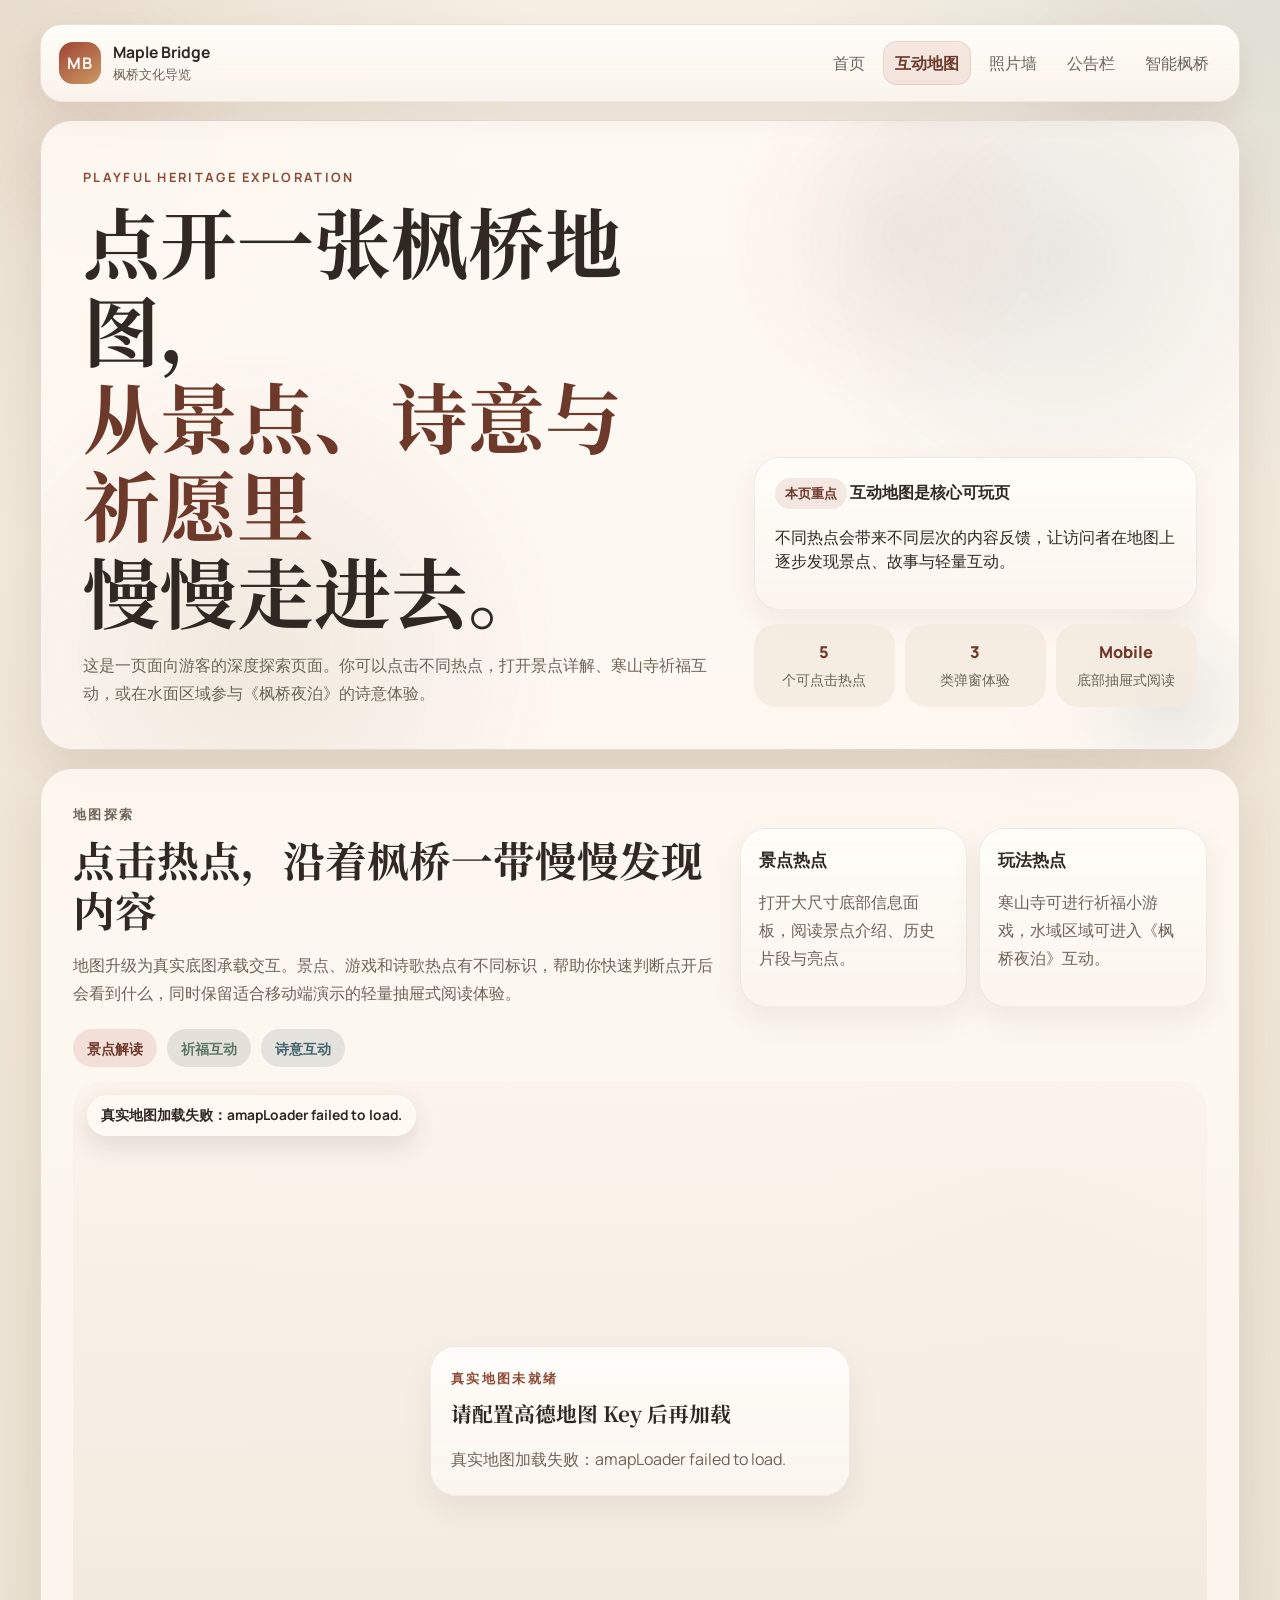
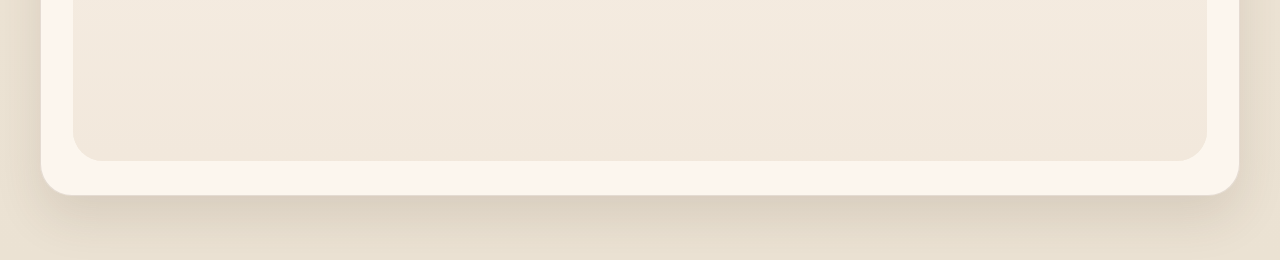
==== interactive-map.html @ 4fe1a52c "Version_1 commit: Refine the homepage & connect the API of map and whether" ====
<!DOCTYPE html>
<html lang="zh-CN">
<head>
  <meta charset="UTF-8">
  <meta name="viewport" content="width=device-width, initial-scale=1.0">
  <title>互动地图 | Maple Bridge</title>
  <meta name="description" content="Maple Bridge 互动地图，支持景点解读、寒山寺祈福小游戏与《枫桥夜泊》诗意互动。">
  <link rel="preconnect" href="https://fonts.googleapis.com">
  <link rel="preconnect" href="https://fonts.gstatic.com" crossorigin>
  <link href="https://fonts.googleapis.com/css2?family=Noto+Serif+SC:wght@500;600;700&family=Manrope:wght@400;500;600;700&display=swap" rel="stylesheet">
  <link rel="stylesheet" href="styles.css">
</head>
<body class="interactive-map-page">
  <div class="page-shell">
    <header class="site-header">
      <a class="brand" href="index.html" aria-label="返回 Maple Bridge 首页">
        <span class="brand-mark">MB</span>
        <span class="brand-copy">
          <strong>Maple Bridge</strong>
          <span>枫桥文化导览</span>
        </span>
      </a>

      <button class="menu-toggle" type="button" aria-expanded="false" aria-controls="interactive-map-nav">
        <span></span>
        <span></span>
        <span></span>
        <span class="sr-only">打开导航</span>
      </button>

      <nav class="site-nav" id="interactive-map-nav" aria-label="全站导航">
        <a href="index.html#top">首页</a>
        <a href="interactive-map.html" aria-current="page">互动地图</a>
        <a href="photo-wall.html">照片墙</a>
        <a href="notice-board.html">公告栏</a>
        <a href="smart-agent.html">智能枫桥</a>
      </nav>
    </header>

    <main class="interactive-map-main">
      <section class="interactive-map-hero">
        <div class="interactive-map-copy">
          <p class="eyebrow">Playful Heritage Exploration</p>
          <h1>点开一张枫桥地图，
            <span>从景点、诗意与祈愿里</span>
            慢慢走进去。
          </h1>
          <p class="hero-summary">
            这是一页面向游客的深度探索页面。你可以点击不同热点，打开景点详解、寒山寺祈福互动，或在水面区域参与《枫桥夜泊》的诗意体验。
          </p>
        </div>

        <aside class="interactive-map-panel" aria-label="互动地图概览">
          <article class="map-overview-card">
            <span class="kicker">本页重点</span>
            <strong>互动地图是核心可玩页</strong>
            <p>不同热点会带来不同层次的内容反馈，让访问者在地图上逐步发现景点、故事与轻量互动。</p>
          </article>

          <div class="wall-stat-grid">
            <article>
              <span>5</span>
              <p>个可点击热点</p>
            </article>
            <article>
              <span>3</span>
              <p>类弹窗体验</p>
            </article>
            <article>
              <span>Mobile</span>
              <p>底部抽屉式阅读</p>
            </article>
          </div>
        </aside>
      </section>

      <section class="map-stage section" id="map-explorer">
        <div class="map-stage-header">
          <div class="section-heading">
            <p class="eyebrow">地图探索</p>
            <h2>点击热点，沿着枫桥一带慢慢发现内容</h2>
            <p>地图升级为真实底图承载交互。景点、游戏和诗歌热点有不同标识，帮助你快速判断点开后会看到什么，同时保留适合移动端演示的轻量抽屉式阅读体验。</p>
          </div>

          <div class="map-tips">
            <article class="map-tip-card">
              <h3>景点热点</h3>
              <p>打开大尺寸底部信息面板，阅读景点介绍、历史片段与亮点。</p>
            </article>
            <article class="map-tip-card">
              <h3>玩法热点</h3>
              <p>寒山寺可进行祈福小游戏，水域区域可进入《枫桥夜泊》互动。</p>
            </article>
          </div>
        </div>

        <div class="map-surface-wrap">
          <div class="map-legend" id="map-legend" aria-label="热点图例">
            <span class="legend-pill legend-scenic">景点解读</span>
            <span class="legend-pill legend-game">祈福互动</span>
            <span class="legend-pill legend-poem">诗意互动</span>
          </div>

          <section class="map-surface" aria-label="枫桥互动地图">
            <div class="map-surface-status" data-map-status>
              正在准备真实地图...
            </div>
            <div class="amap-container" id="amap-container" role="application" aria-label="枫桥真实互动地图"></div>
            <div class="map-surface-fallback" data-map-fallback hidden>
              <div class="map-fallback-card">
                <p class="eyebrow">真实地图未就绪</p>
                <h3>请配置高德地图 Key 后再加载</h3>
                <p>当前页面已经预留真实地图接入位，并保留了热点与弹窗结构。补入高德 Web JS API Key 后，即可切换到真实地图底图浏览。</p>
              </div>
            </div>
          </section>
        </div>
      </section>
    </main>
  </div>

  <div class="map-modal" id="map-modal" aria-hidden="true">
    <div class="map-modal-backdrop" data-close-modal="true"></div>
    <section class="map-sheet" role="dialog" aria-modal="true" aria-labelledby="map-modal-title">
      <header class="map-sheet-header">
        <div class="map-sheet-kicker" id="map-modal-kicker">探索中</div>
        <button class="map-sheet-close" type="button" id="map-modal-close" aria-label="关闭弹窗">关闭</button>
      </header>
      <div class="map-sheet-body" id="map-modal-body"></div>
    </section>
  </div>

  <script src="script.js"></script>
  <script>
    window.MAPLE_BRIDGE_AMAP_CONFIG = {
      key: "11c583bdfcb34fafe908470c21b51516",
      securityJsCode: "8ca28843964095842c507a0108f44b0f",
      version: "2.0",
      center: [120.56785, 31.30965],
      zoom: 17.8
    };
  </script>
  <script src="interactive-map.js"></script>
</body>
</html>
---- styles.css ----
:root {
  --color-bg: #f6eee2;
  --color-bg-soft: #fcf7ef;
  --color-paper: #fff8f1;
  --color-surface: rgba(255, 250, 244, 0.82);
  --color-surface-strong: #faf2e5;
  --color-surface-card-top: rgba(255, 253, 249, 0.9);
  --color-surface-card-bottom: rgba(250, 244, 237, 0.82);
  --color-surface-panel-top: rgba(252, 248, 242, 0.98);
  --color-surface-panel-bottom: rgba(247, 239, 231, 0.96);
  --color-text: #2f2823;
  --color-text-muted: #6f6358;
  --color-text-soft: #8a7b70;
  --color-border: rgba(87, 61, 46, 0.14);
  --color-border-soft: rgba(74, 57, 45, 0.08);
  --color-border-strong: rgba(101, 73, 56, 0.12);
  --color-accent: #8c4a37;
  --color-accent-deep: #6d392b;
  --color-maple: #a04435;
  --color-maple-soft: rgba(160, 68, 53, 0.12);
  --color-vermillion: #b5523f;
  --color-moss: #6e8167;
  --color-forest: #5c7465;
  --color-lacquer: #5a3b2d;
  --color-gold-wash: rgba(202, 163, 105, 0.14);
  --color-overlay: rgba(44, 36, 30, 0.3);
  --color-overlay-strong: rgba(44, 36, 30, 0.34);
  --shadow-card: 0 22px 48px rgba(73, 48, 33, 0.12);
  --shadow-soft: 0 12px 30px rgba(73, 48, 33, 0.08);
  --shadow-raised: 0 14px 28px rgba(61, 44, 33, 0.16);
  --shadow-accent: 0 10px 24px rgba(160, 68, 53, 0.22);
  --radius-xl: 32px;
  --radius-lg: 28px;
  --radius-md: 20px;
  --radius-sm: 14px;
  --space-2xs: 8px;
  --space-xs: 10px;
  --space-sm: 14px;
  --space-md: 18px;
  --space-lg: 22px;
  --space-xl: 28px;
  --focus-ring: 0 0 0 3px rgba(160, 68, 53, 0.16);
  --transition-base: 0.22s ease;
  --transition-slow: 0.28s ease;
  --bg: var(--color-bg);
  --bg-soft: var(--color-bg-soft);
  --surface: var(--color-surface);
  --surface-strong: var(--color-surface-strong);
  --paper: var(--color-paper);
  --ink: var(--color-text);
  --muted: var(--color-text-muted);
  --line: var(--color-border);
  --accent: var(--color-accent);
  --accent-deep: var(--color-accent-deep);
  --maple: var(--color-maple);
  --maple-soft: var(--color-maple-soft);
  --vermillion: var(--color-vermillion);
  --moss: var(--color-moss);
  --forest: var(--color-forest);
  --lacquer: var(--color-lacquer);
  --gold-wash: var(--color-gold-wash);
  --shadow: var(--shadow-card);
}

* {
  box-sizing: border-box;
}

html {
  scroll-behavior: smooth;
}

body {
  margin: 0;
  line-height: 1.5;
  font-family: "Manrope", "PingFang SC", "Microsoft YaHei", sans-serif;
  color: var(--ink);
  background:
    radial-gradient(circle at top left, rgba(177, 134, 95, 0.16), transparent 26%),
    radial-gradient(circle at top right, rgba(115, 137, 120, 0.12), transparent 24%),
    radial-gradient(circle at 18% 22%, rgba(160, 68, 53, 0.07), transparent 18%),
    linear-gradient(180deg, #f8f1e8 0%, #f3eadf 40%, #ede2d5 100%);
}

body::before {
  content: "";
  position: fixed;
  inset: 0;
  pointer-events: none;
  background:
    radial-gradient(circle at 8% 14%, rgba(160, 68, 53, 0.06), transparent 10%),
    radial-gradient(circle at 88% 10%, rgba(181, 82, 63, 0.05), transparent 9%),
    radial-gradient(circle at 82% 78%, rgba(160, 68, 53, 0.04), transparent 10%);
  z-index: 0;
}

body.nav-open {
  overflow: hidden;
}

body.map-modal-open {
  overflow: hidden;
}

body.assistant-open {
  overflow: hidden;
}

body.photo-wall-page {
  background:
    radial-gradient(circle at top left, rgba(185, 150, 119, 0.16), transparent 24%),
    radial-gradient(circle at 85% 12%, rgba(104, 129, 117, 0.14), transparent 20%),
    linear-gradient(180deg, #f7f0e6 0%, #f3ecdf 45%, #efe5d8 100%);
}

body.interactive-map-page {
  background:
    radial-gradient(circle at top left, rgba(166, 139, 109, 0.18), transparent 24%),
    radial-gradient(circle at top right, rgba(93, 122, 129, 0.14), transparent 22%),
    linear-gradient(180deg, #f6efe3 0%, #f0e6d7 42%, #ebe2d3 100%);
}

body.notice-board-page {
  background:
    radial-gradient(circle at top left, rgba(153, 129, 107, 0.14), transparent 24%),
    radial-gradient(circle at top right, rgba(123, 142, 129, 0.12), transparent 22%),
    linear-gradient(180deg, #f4eee4 0%, #eee6da 46%, #e7ddd0 100%);
}

body.smart-agent-page {
  background:
    radial-gradient(circle at top left, rgba(179, 142, 108, 0.16), transparent 24%),
    radial-gradient(circle at top right, rgba(111, 132, 120, 0.14), transparent 22%),
    linear-gradient(180deg, #f6efe4 0%, #f0e7db 46%, #eadecf 100%);
}

a {
  color: inherit;
  text-decoration: none;
  transition: color var(--transition-base), background-color var(--transition-base), border-color var(--transition-base), box-shadow var(--transition-base), transform var(--transition-base);
}

button,
input,
textarea,
select {
  font: inherit;
}

button,
input,
textarea,
select,
a,
[role="button"] {
  transition: color var(--transition-base), background-color var(--transition-base), border-color var(--transition-base), box-shadow var(--transition-base), transform var(--transition-base), opacity var(--transition-base);
}

:where(a, button, input, textarea, select, [role="button"]):focus-visible {
  outline: none;
  box-shadow: var(--focus-ring);
}

.sr-only {
  position: absolute;
  width: 1px;
  height: 1px;
  padding: 0;
  margin: -1px;
  overflow: hidden;
  clip: rect(0, 0, 0, 0);
  white-space: nowrap;
  border: 0;
}

.page-shell {
  width: min(1120px, calc(100% - 24px));
  margin: 0 auto;
  padding: 18px 0 64px;
  position: relative;
  z-index: 1;
}

.site-header {
  position: sticky;
  top: 12px;
  z-index: 20;
  display: flex;
  align-items: center;
  justify-content: space-between;
  gap: 12px;
  padding: 14px 16px;
  border: 1px solid var(--color-border-strong);
  border-radius: 22px;
  background:
    linear-gradient(180deg, var(--color-surface-card-top), rgba(250, 243, 235, 0.84)),
    rgba(251, 247, 241, 0.84);
  backdrop-filter: blur(16px);
  box-shadow: var(--shadow-soft);
}

.brand {
  display: inline-flex;
  align-items: center;
  gap: 12px;
  min-width: 0;
}

.brand-mark {
  display: grid;
  place-items: center;
  width: 42px;
  height: 42px;
  border-radius: 14px;
  background: linear-gradient(145deg, var(--maple), #cc9a63);
  color: #fffaf3;
  font-weight: 700;
  letter-spacing: 0.08em;
}

.brand-copy {
  display: flex;
  flex-direction: column;
  min-width: 0;
}

.brand-copy strong {
  font-size: 0.98rem;
}

.brand-copy span {
  color: var(--muted);
  font-size: 0.82rem;
}

.menu-toggle {
  display: inline-flex;
  flex-direction: column;
  justify-content: center;
  gap: 4px;
  width: 44px;
  height: 44px;
  padding: 0 11px;
  border: 0;
  border-radius: 14px;
  background: linear-gradient(180deg, #f3e8db, #eadccc);
  cursor: pointer;
}

.menu-toggle span:not(.sr-only) {
  display: block;
  width: 100%;
  height: 2px;
  border-radius: 999px;
  background: var(--ink);
  transition: transform 0.25s ease, opacity 0.25s ease;
}

.site-nav {
  position: fixed;
  top: 84px;
  right: 12px;
  left: 12px;
  display: grid;
  gap: 8px;
  padding: 16px;
  border: 1px solid var(--color-border-strong);
  border-radius: 24px;
  background:
    linear-gradient(180deg, rgba(255, 251, 245, 0.98), rgba(249, 241, 232, 0.98)),
    rgba(250, 244, 235, 0.98);
  box-shadow: var(--shadow);
  transform: translateY(-16px);
  opacity: 0;
  pointer-events: none;
  transition: opacity 0.25s ease, transform 0.25s ease;
}

.site-nav a {
  display: block;
  padding: 12px 14px;
  border-radius: 14px;
  color: var(--muted);
  background: rgba(255, 255, 255, 0.48);
}

.site-nav a[aria-current="page"] {
  background:
    linear-gradient(180deg, rgba(160, 68, 53, 0.16), rgba(196, 129, 93, 0.12)),
    rgba(255, 247, 239, 0.9);
  color: var(--accent-deep);
  font-weight: 800;
  box-shadow: inset 0 0 0 1px rgba(160, 68, 53, 0.12);
}

.site-nav a:hover,
.site-nav a:focus-visible {
  background: rgba(177, 96, 73, 0.1);
  color: var(--ink);
}

body.nav-open .site-nav {
  opacity: 1;
  transform: translateY(0);
  pointer-events: auto;
}

body.nav-open .menu-toggle span:nth-child(1) {
  transform: translateY(6px) rotate(45deg);
}

body.nav-open .menu-toggle span:nth-child(2) {
  opacity: 0;
}

body.nav-open .menu-toggle span:nth-child(3) {
  transform: translateY(-6px) rotate(-45deg);
}

main {
  display: grid;
  gap: 18px;
  margin-top: 18px;
}

.photo-wall-main {
  display: grid;
  gap: 18px;
  margin-top: 18px;
}

.interactive-map-main {
  display: grid;
  gap: 18px;
  margin-top: 18px;
}

.notice-board-main {
  display: grid;
  gap: 18px;
  margin-top: 18px;
}

.smart-agent-main {
  display: grid;
  gap: 18px;
  margin-top: 18px;
}

.hero,
.section {
  border: 1px solid var(--line);
  border-radius: var(--radius-xl);
  background: var(--surface);
  box-shadow: var(--shadow);
  box-shadow:
    inset 0 1px 0 rgba(255, 255, 255, 0.48),
    var(--shadow);
}

.section[id] {
  scroll-margin-top: 108px;
}

.hero {
  position: relative;
  overflow: hidden;
  display: grid;
  gap: 24px;
  padding: 28px 20px;
  isolation: isolate;
}

.hero::before {
  content: "";
  position: absolute;
  inset: 0;
  background:
    linear-gradient(135deg, rgba(160, 68, 53, 0.12), transparent 38%),
    radial-gradient(circle at 80% 18%, rgba(111, 132, 120, 0.14), transparent 25%),
    radial-gradient(circle at 22% 90%, rgba(200, 155, 107, 0.18), transparent 30%),
    radial-gradient(circle at 12% 18%, rgba(181, 82, 63, 0.07), transparent 16%);
  pointer-events: none;
}

.hero::after {
  content: "";
  position: absolute;
  inset: auto auto -10% 68%;
  width: 240px;
  height: 240px;
  background:
    radial-gradient(circle at 50% 50%, rgba(160, 68, 53, 0.13), transparent 38%),
    radial-gradient(circle at 30% 38%, rgba(192, 112, 86, 0.16), transparent 22%);
  filter: blur(12px);
  pointer-events: none;
}

.hero-copy,
.hero-panel,
.section {
  position: relative;
}

.hero-copy,
.hero-panel {
  z-index: 2;
}

.hero .hero-copy {
  padding-top: 72px;
}

.hero-bridge-art {
  position: absolute;
  top: 12px;
  left: 8px;
  width: min(88%, 780px);
  margin: 0;
  opacity: 0.3;
  pointer-events: none;
  z-index: 1;
}

.hero-bridge-art::after {
  content: "";
  position: absolute;
  inset: 0;
  background:
    linear-gradient(180deg, rgba(255, 248, 241, 0.06) 0%, rgba(255, 248, 241, 0.16) 44%, rgba(255, 248, 241, 0.86) 100%),
    linear-gradient(90deg, rgba(255, 248, 241, 0.18) 0%, rgba(255, 248, 241, 0.02) 24%, rgba(255, 248, 241, 0.02) 76%, rgba(255, 248, 241, 0.22) 100%);
}

.hero-bridge-art img {
  display: block;
  width: 100%;
  height: auto;
  filter: sepia(0.1) saturate(0.9) contrast(0.98);
  mix-blend-mode: multiply;
  -webkit-mask-image: linear-gradient(180deg, rgba(0, 0, 0, 0.96) 0%, rgba(0, 0, 0, 0.88) 52%, rgba(0, 0, 0, 0.2) 84%, transparent 100%);
  mask-image: linear-gradient(180deg, rgba(0, 0, 0, 0.96) 0%, rgba(0, 0, 0, 0.88) 52%, rgba(0, 0, 0, 0.2) 84%, transparent 100%);
}

.eyebrow {
  margin: 0 0 10px;
  color: var(--accent);
  font-size: 0.8rem;
  font-weight: 700;
  letter-spacing: 0.18em;
  text-transform: uppercase;
}

.hero h1,
.section-heading h2,
.agent-banner h2,
.weather-card h2 {
  margin: 0;
  font-family: "Noto Serif SC", serif;
  line-height: 1.2;
}

.hero h1 {
  max-width: 10ch;
  font-size: clamp(2.1rem, 7vw, 4.6rem);
  font-weight: 600;
}

.hero h1 span {
  display: block;
  color: var(--accent-deep);
}

.hero-summary,
.section-heading p,
.overview-card p,
.travel-list p,
.wander-card p,
.service-card p,
.agent-banner p,
.entry-card p,
.hero-card p {
  color: var(--muted);
  line-height: 1.75;
}

.hero-actions {
  display: flex;
  flex-direction: column;
  gap: 10px;
  margin-top: 22px;
}

.hero-copy > *:last-child,
.interactive-map-copy > *:last-child,
.photo-wall-hero-copy > *:last-child,
.smart-agent-copy > *:last-child {
  margin-bottom: 0;
}

.button {
  display: inline-flex;
  align-items: center;
  justify-content: center;
  min-height: 48px;
  padding: 0 20px;
  border-radius: 999px;
  font-weight: 700;
  border: 1px solid transparent;
}

.button-primary {
  background: linear-gradient(135deg, var(--maple), #c37c5d);
  color: #fff8f1;
  box-shadow: var(--shadow-accent);
}

.button-secondary {
  border: 1px solid rgba(140, 74, 55, 0.16);
  background: rgba(255, 250, 245, 0.8);
}

.button:hover,
.button:focus-visible {
  transform: translateY(-1px);
}

.button-primary:hover,
.button-primary:focus-visible {
  filter: saturate(1.03);
}

.button-secondary:hover,
.button-secondary:focus-visible {
  background: rgba(255, 248, 240, 0.94);
}

.hero-panel {
  display: grid;
  gap: 14px;
}

.hero-card,
.weather-card,
.overview-card,
.wander-card,
.service-card,
.entry-card,
.agent-banner {
  border: 1px solid var(--color-border-soft);
  border-radius: var(--radius-lg);
  background:
    linear-gradient(180deg, rgba(255, 253, 249, 0.8), rgba(251, 244, 236, 0.72)),
    rgba(255, 251, 245, 0.7);
  box-shadow:
    inset 0 1px 0 rgba(255, 255, 255, 0.42),
    var(--shadow-soft);
}

.hero-card {
  padding: 20px;
}

.weather-card {
  position: relative;
  overflow: hidden;
  padding: 18px 18px 16px;
  background:
    linear-gradient(180deg, rgba(255, 251, 245, 0.9), rgba(245, 235, 223, 0.95)),
    radial-gradient(circle at top right, rgba(111, 132, 120, 0.14), transparent 35%),
    radial-gradient(circle at 18% 18%, rgba(181, 82, 63, 0.08), transparent 20%);
}

.weather-card-head {
  display: flex;
  align-items: flex-start;
  justify-content: space-between;
  gap: 12px;
  margin-bottom: 12px;
}

.weather-card h2 {
  font-size: 1.2rem;
}

.weather-date {
  display: inline-flex;
  align-items: center;
  justify-content: center;
  min-width: 72px;
  padding: 8px 12px;
  border-radius: 999px;
  background: rgba(255, 255, 255, 0.55);
  color: var(--accent-deep);
  font-size: 0.86rem;
  font-weight: 800;
}

.weather-ticker {
  position: relative;
  min-height: 138px;
}

.weather-slide {
  position: absolute;
  inset: 0;
  display: grid;
  gap: 14px;
  opacity: 0;
  transform: translateY(14px);
  transition: opacity 0.45s ease, transform 0.45s ease;
  pointer-events: none;
}

.weather-slide.is-active {
  opacity: 1;
  transform: translateY(0);
}

.weather-main {
  display: flex;
  align-items: center;
  gap: 14px;
}

.weather-icon {
  display: grid;
  place-items: center;
  width: 54px;
  height: 54px;
  border-radius: 18px;
  background: rgba(143, 95, 63, 0.12);
  font-size: 1.7rem;
}

.weather-main strong {
  display: block;
  font-size: 1.6rem;
  line-height: 1.15;
}

.weather-main p,
.weather-meta span {
  color: var(--muted);
}

.weather-main p {
  margin: 6px 0 0;
  line-height: 1.6;
}

.weather-meta {
  display: flex;
  flex-wrap: wrap;
  gap: 8px;
}

.weather-meta span,
.weather-badge {
  display: inline-flex;
  align-items: center;
  min-height: 32px;
  padding: 0 12px;
  border-radius: 999px;
  background: rgba(255, 255, 255, 0.64);
  font-size: 0.86rem;
  font-weight: 700;
}

.hero-card,
.overview-card,
.wander-card,
.service-card,
.entry-card,
.wall-stat-card,
.upload-note-card,
.photo-card,
.map-overview-card,
.map-tip-card,
.notice-overview-card,
.notice-card,
.notice-column,
.assistant-actions-panel,
.assistant-response-card,
.assistant-sheet,
.map-sheet {
  border: 1px solid var(--color-border-soft);
  box-shadow:
    inset 0 1px 0 rgba(255, 255, 255, 0.42),
    var(--shadow-soft);
}

.weather-badge {
  background: rgba(92, 116, 101, 0.14);
  color: var(--forest);
}

.weather-badge-warn {
  background: rgba(176, 88, 67, 0.16);
  color: var(--accent-deep);
}

.forecast-card {
  padding: 18px 18px 16px;
  border: 1px solid var(--color-border-soft);
  border-radius: var(--radius-lg);
  background:
    linear-gradient(180deg, rgba(255, 253, 249, 0.84), rgba(248, 240, 231, 0.9)),
    rgba(255, 251, 245, 0.76);
  box-shadow:
    inset 0 1px 0 rgba(255, 255, 255, 0.42),
    var(--shadow-soft);
}

.forecast-card-head {
  display: flex;
  align-items: flex-start;
  justify-content: space-between;
  gap: 12px;
  margin-bottom: 14px;
}

.forecast-card h2 {
  margin: 0;
  font-family: "Noto Serif SC", serif;
  font-size: 1.18rem;
}

.forecast-update {
  display: inline-flex;
  align-items: center;
  min-height: 30px;
  padding: 0 12px;
  border-radius: 999px;
  background: rgba(255, 255, 255, 0.62);
  color: var(--muted);
  font-size: 0.8rem;
  font-weight: 700;
}

.forecast-chart {
  min-height: 240px;
}

.forecast-chart svg {
  display: block;
  width: 100%;
  height: auto;
}

.forecast-legend {
  display: flex;
  flex-wrap: wrap;
  gap: 10px 16px;
  margin-top: 10px;
  color: var(--muted);
  font-size: 0.84rem;
  font-weight: 700;
}

.forecast-legend span {
  display: inline-flex;
  align-items: center;
  gap: 8px;
}

.forecast-legend-line {
  display: inline-block;
  width: 24px;
  height: 3px;
  border-radius: 999px;
}

.forecast-legend-line-high {
  background: #9a4f3c;
}

.forecast-legend-line-low {
  background: #6f92a0;
}

.kicker,
.route-time,
.entry-tag {
  display: inline-flex;
  align-items: center;
  gap: 6px;
  width: fit-content;
  padding: 6px 10px;
  border-radius: 999px;
  background: rgba(160, 68, 53, 0.11);
  color: var(--accent-deep);
  font-size: 0.8rem;
  font-weight: 700;
}

.hero-card strong,
.overview-card h3,
.wander-card h3,
.service-card h3,
.entry-card h3 {
  display: block;
  margin-top: 14px;
  font-size: 1.12rem;
}

.hero-metrics {
  display: grid;
  grid-template-columns: repeat(3, minmax(0, 1fr));
  gap: 10px;
}

.hero-metrics article {
  padding: 16px 14px;
  border-radius: 22px;
  background:
    linear-gradient(180deg, rgba(247, 238, 228, 0.94), rgba(242, 232, 220, 0.9));
  text-align: center;
}

.hero-metrics span {
  display: block;
  font-size: 1.05rem;
  font-weight: 800;
  color: var(--accent-deep);
}

.hero-metrics p {
  margin: 6px 0 0;
  color: var(--muted);
  font-size: 0.86rem;
}

.section {
  padding: 26px 20px;
}

.section-heading {
  max-width: 680px;
  position: relative;
}

.section-heading p:last-child {
  margin-bottom: 0;
}

.section-heading h2 {
  font-size: clamp(1.6rem, 5vw, 2.6rem);
}

.overview-grid,
.services-grid,
.entry-grid,
.entry-layout {
  display: grid;
  gap: 14px;
  margin-top: 22px;
}

.overview-card,
.service-card,
.entry-card {
  padding: 20px;
}

.overview-card-primary {
  display: grid;
  gap: 14px;
}

.overview-card h3 {
  margin-bottom: 10px;
}

.overview-card-primary p {
  margin: 0;
}

.travel-list {
  display: grid;
  gap: 12px;
  margin-top: 14px;
}

.travel-list p {
  margin: 0;
  padding-top: 12px;
  border-top: 1px solid rgba(74, 57, 45, 0.08);
}

.travel-list p:first-child {
  padding-top: 0;
  border-top: 0;
}

.travel-list strong {
  color: var(--ink);
}

.services-grid {
  grid-template-columns: 1fr;
}

.service-card {
  background: rgba(255, 252, 247, 0.78);
}

.service-card-accent {
  background:
    linear-gradient(180deg, rgba(160, 68, 53, 0.13), rgba(255, 251, 245, 0.88)),
    rgba(255, 251, 245, 0.78);
}

.service-card-dark {
  background:
    linear-gradient(180deg, rgba(92, 116, 101, 0.12), rgba(255, 251, 245, 0.88)),
    rgba(255, 251, 245, 0.8);
}

.service-hotline {
  margin: 12px 0 0;
  color: var(--accent-deep);
  font-size: clamp(1.7rem, 5vw, 2.4rem);
  font-weight: 800;
  line-height: 1.2;
}

.service-note {
  font-size: 0.94rem;
}

.services-grid .service-card {
  height: 100%;
}

.agent-banner {
  display: grid;
  gap: 18px;
  padding: 22px 20px;
  background:
    linear-gradient(135deg, rgba(111, 132, 120, 0.12), transparent 48%),
    radial-gradient(circle at 86% 18%, rgba(181, 82, 63, 0.08), transparent 18%),
    rgba(255, 251, 245, 0.8);
}

.entry-layout {
  align-items: start;
}

.section-entries {
  padding: 0;
  border: 0;
  border-radius: 0;
  background: transparent;
  box-shadow: none;
}

.entry-layout .agent-banner {
  min-height: 100%;
}

.entry-card {
  display: block;
  min-height: 184px;
  background:
    linear-gradient(180deg, rgba(255, 251, 245, 0.42), rgba(239, 229, 215, 0.84)),
    linear-gradient(135deg, rgba(160, 68, 53, 0.12), rgba(111, 132, 120, 0.08));
}

.entry-card-notice {
  color: #fff8f1;
  background:
    linear-gradient(180deg, rgba(151, 58, 46, 0.96), rgba(121, 43, 34, 0.94)),
    radial-gradient(circle at 84% 18%, rgba(221, 171, 127, 0.22), transparent 18%);
}

.entry-card-notice .entry-tag {
  background: rgba(255, 244, 237, 0.16);
  color: #fff8f1;
}

.entry-card-notice h3,
.entry-card-notice p {
  color: #fff8f1;
}

.entry-card-photo {
  color: #f8f3eb;
  background:
    linear-gradient(180deg, rgba(35, 61, 98, 0.98), rgba(25, 43, 71, 0.96)),
    radial-gradient(circle at 82% 18%, rgba(218, 182, 124, 0.18), transparent 18%);
}

.entry-card-photo .entry-tag {
  background: rgba(248, 243, 235, 0.14);
  color: #f8f3eb;
}

.entry-card-photo h3,
.entry-card-photo p {
  color: #f8f3eb;
}

.entry-card h3 {
  font-family: "Noto Serif SC", serif;
  font-size: 1.42rem;
  font-weight: 600;
}

.entry-card:hover,
.entry-card:focus-visible {
  transform: translateY(-2px);
  box-shadow: 0 18px 32px rgba(69, 45, 31, 0.1);
}

.photo-wall-hero,
.photo-wall-upload,
.photo-wall-gallery {
  border: 1px solid var(--line);
  border-radius: 32px;
  background: rgba(255, 250, 244, 0.82);
  box-shadow: var(--shadow);
}

.photo-wall-hero {
  position: relative;
  overflow: hidden;
  display: grid;
  gap: 22px;
  padding: 28px 20px;
  background:
    radial-gradient(circle at top right, rgba(104, 129, 117, 0.12), transparent 24%),
    radial-gradient(circle at bottom left, rgba(185, 150, 119, 0.14), transparent 28%),
    radial-gradient(circle at 80% 20%, rgba(160, 68, 53, 0.08), transparent 18%),
    rgba(255, 250, 244, 0.9);
}

.photo-wall-hero::after {
  content: "";
  position: absolute;
  right: -60px;
  bottom: -40px;
  width: 220px;
  height: 220px;
  background:
    radial-gradient(circle, rgba(143, 95, 63, 0.08), transparent 68%);
  pointer-events: none;
}

.photo-wall-hero-copy,
.photo-wall-hero-panel {
  position: relative;
  z-index: 1;
}

.photo-wall-hero h1 {
  margin: 0;
  max-width: 12ch;
  font-family: "Noto Serif SC", serif;
  font-size: clamp(2.2rem, 8vw, 4.8rem);
  line-height: 1.14;
}

.photo-wall-hero h1 span {
  display: block;
  color: var(--accent-deep);
}

.photo-wall-hero-panel {
  display: grid;
  gap: 14px;
}

.wall-stat-card,
.upload-note-card,
.photo-card {
  border: 1px solid rgba(74, 57, 45, 0.08);
  border-radius: 26px;
  background:
    linear-gradient(180deg, rgba(255, 253, 249, 0.82), rgba(250, 243, 235, 0.76)),
    rgba(255, 251, 245, 0.78);
}

.wall-stat-card {
  padding: 20px;
}

.wall-stat-grid {
  display: grid;
  grid-template-columns: repeat(3, minmax(0, 1fr));
  gap: 10px;
}

.wall-stat-grid article {
  padding: 16px 12px;
  border-radius: 22px;
  background: rgba(244, 235, 224, 0.88);
  text-align: center;
}

.wall-stat-grid span {
  display: block;
  color: var(--accent-deep);
  font-size: 1.02rem;
  font-weight: 800;
}

.wall-stat-grid p {
  margin: 6px 0 0;
  color: var(--muted);
  font-size: 0.86rem;
}

.upload-heading {
  display: grid;
  gap: 18px;
}

.upload-dropzone {
  position: relative;
  display: grid;
  place-items: center;
  gap: 10px;
  min-height: 204px;
  padding: 22px;
  border: 1px dashed rgba(160, 68, 53, 0.26);
  border-radius: 28px;
  background:
    linear-gradient(180deg, rgba(255, 251, 245, 0.56), rgba(242, 232, 220, 0.9)),
    radial-gradient(circle at 85% 18%, rgba(181, 82, 63, 0.08), transparent 16%),
    rgba(255, 251, 245, 0.8);
  text-align: center;
  cursor: pointer;
}

.upload-dropzone input {
  position: absolute;
  width: 1px;
  height: 1px;
  opacity: 0;
  pointer-events: none;
}

.upload-icon {
  display: grid;
  place-items: center;
  width: 58px;
  height: 58px;
  border-radius: 20px;
  background: rgba(143, 95, 63, 0.12);
  color: var(--accent-deep);
  font-size: 2rem;
  line-height: 1;
}

.upload-dropzone strong {
  font-size: 1.16rem;
}

.upload-dropzone span:last-child {
  color: var(--muted);
  line-height: 1.7;
}

.upload-actions {
  display: grid;
  gap: 14px;
  margin-top: 18px;
}

.upload-note-card {
  padding: 18px 20px;
}

.upload-note-card h3,
.photo-card h3 {
  margin: 0;
  font-size: 1.08rem;
}

.upload-note-card p,
.photo-card p {
  margin: 10px 0 0;
  color: var(--muted);
  line-height: 1.7;
}

.gallery-topbar {
  display: grid;
  gap: 18px;
}

.gallery-filters {
  display: flex;
  flex-wrap: wrap;
  gap: 10px;
}

.gallery-chip {
  min-height: 42px;
  padding: 0 16px;
  border: 1px solid rgba(143, 95, 63, 0.14);
  border-radius: 999px;
  background: rgba(255, 251, 245, 0.82);
  color: var(--muted);
  font-weight: 700;
}

.gallery-chip.is-active {
  background: linear-gradient(135deg, var(--maple), #c37c5d);
  border-color: transparent;
  color: #fff8f1;
}

.gallery-grid {
  display: grid;
  gap: 14px;
  margin-top: 22px;
}

.photo-card {
  overflow: hidden;
  padding: 12px;
}

.photo-frame {
  overflow: hidden;
  border-radius: 20px;
  background: #ebe2d6;
}

.photo-frame img {
  display: block;
  width: 100%;
  height: auto;
  object-fit: contain;
}

.photo-frame-uploaded {
  outline: 2px solid rgba(92, 116, 101, 0.28);
  outline-offset: -2px;
}

.photo-card-copy {
  padding: 14px 4px 6px;
}

.photo-card-meta {
  display: flex;
  align-items: center;
  justify-content: space-between;
  gap: 10px;
}

.photo-chip,
.photo-date {
  display: inline-flex;
  align-items: center;
  min-height: 30px;
  padding: 0 10px;
  border-radius: 999px;
  font-size: 0.8rem;
  font-weight: 700;
}

.photo-chip {
  background: rgba(143, 95, 63, 0.12);
  color: var(--accent-deep);
}

.photo-date {
  color: var(--muted);
  background: rgba(244, 235, 224, 0.85);
}

body.photo-wall-page .section[id] {
  scroll-margin-top: 108px;
}

body.interactive-map-page .section[id] {
  scroll-margin-top: 108px;
}

.interactive-map-hero,
.map-stage {
  border: 1px solid var(--line);
  border-radius: 32px;
  background: rgba(255, 250, 244, 0.82);
  box-shadow: var(--shadow);
}

.map-stage {
  position: relative;
  overflow: hidden;
}

.interactive-map-hero {
  position: relative;
  overflow: hidden;
  display: grid;
  gap: 22px;
  padding: 28px 20px;
  background:
    radial-gradient(circle at 85% 22%, rgba(93, 122, 129, 0.12), transparent 24%),
    radial-gradient(circle at 18% 85%, rgba(166, 139, 109, 0.14), transparent 28%),
    radial-gradient(circle at 72% 18%, rgba(160, 68, 53, 0.08), transparent 18%),
    rgba(255, 250, 244, 0.9);
}

.interactive-map-hero::after {
  content: "";
  position: absolute;
  inset: auto -40px -60px auto;
  width: 220px;
  height: 220px;
  background:
    radial-gradient(circle, rgba(93, 122, 129, 0.12), transparent 68%);
  pointer-events: none;
}

.interactive-map-copy,
.interactive-map-panel {
  position: relative;
  z-index: 1;
}

.interactive-map-hero h1 {
  margin: 0;
  max-width: 12ch;
  font-family: "Noto Serif SC", serif;
  font-size: clamp(2.15rem, 8vw, 4.8rem);
  line-height: 1.14;
}

.interactive-map-hero h1 span {
  display: block;
  color: var(--accent-deep);
}

.interactive-map-panel {
  display: grid;
  gap: 14px;
}

.map-overview-card,
.map-tip-card {
  border: 1px solid rgba(74, 57, 45, 0.08);
  border-radius: 26px;
  background:
    linear-gradient(180deg, rgba(255, 253, 249, 0.82), rgba(250, 243, 235, 0.76)),
    rgba(255, 251, 245, 0.78);
}

.map-overview-card {
  padding: 20px;
}

.map-stage-header {
  display: grid;
  gap: 18px;
}

.map-tips {
  display: grid;
  gap: 12px;
}

.map-tip-card {
  padding: 18px;
}

.map-tip-card h3,
.sheet-section h3 {
  margin: 0;
  font-size: 1.06rem;
}

.map-tip-card p,
.sheet-section p,
.sheet-list li,
.fortune-result p,
.poem-note p {
  color: var(--muted);
  line-height: 1.75;
}

.map-surface-wrap {
  margin-top: 22px;
}

.map-legend {
  display: flex;
  flex-wrap: wrap;
  gap: 10px;
  margin-bottom: 14px;
}

.legend-pill {
  display: inline-flex;
  align-items: center;
  min-height: 38px;
  padding: 0 14px;
  border-radius: 999px;
  font-size: 0.88rem;
  font-weight: 700;
}

.legend-scenic {
  background: rgba(160, 68, 53, 0.12);
  color: var(--accent-deep);
}

.legend-game {
  background: rgba(92, 116, 101, 0.16);
  color: var(--forest);
}

.legend-poem {
  background: rgba(93, 122, 129, 0.16);
  color: #45636d;
}

.map-surface {
  position: relative;
  min-height: 560px;
  overflow: hidden;
  border-radius: 30px;
  background:
    linear-gradient(180deg, rgba(249, 243, 235, 0.97), rgba(239, 230, 217, 0.96)),
    radial-gradient(circle at 84% 14%, rgba(181, 82, 63, 0.05), transparent 14%),
    rgba(255, 251, 245, 0.92);
}

.map-surface-status {
  position: absolute;
  top: 14px;
  left: 14px;
  z-index: 3;
  max-width: min(360px, calc(100% - 28px));
  padding: 10px 14px;
  border-radius: 999px;
  background: rgba(255, 250, 244, 0.88);
  color: var(--ink);
  font-size: 0.86rem;
  font-weight: 700;
  box-shadow: 0 10px 24px rgba(61, 44, 33, 0.12);
  backdrop-filter: blur(10px);
}

.amap-container,
.map-surface-fallback {
  position: absolute;
  inset: 0;
}

.amap-container {
  z-index: 1;
}

.map-surface-fallback {
  z-index: 2;
  display: grid;
  place-items: center;
  padding: 24px;
  background:
    linear-gradient(180deg, rgba(250, 244, 236, 0.9), rgba(242, 232, 220, 0.94)),
    radial-gradient(circle at 84% 16%, rgba(181, 82, 63, 0.08), transparent 18%);
}

.map-surface-fallback[hidden] {
  display: none !important;
}

.map-fallback-card {
  width: min(420px, 100%);
  padding: 22px 20px;
  border: 1px solid var(--color-border-soft);
  border-radius: 26px;
  background:
    linear-gradient(180deg, rgba(255, 253, 249, 0.94), rgba(250, 244, 237, 0.88)),
    rgba(255, 251, 245, 0.9);
  box-shadow:
    inset 0 1px 0 rgba(255, 255, 255, 0.42),
    var(--shadow-soft);
}

.map-fallback-card h3 {
  margin: 0;
  font-family: "Noto Serif SC", serif;
  font-size: 1.3rem;
}

.map-fallback-card p:last-child {
  margin-bottom: 0;
  color: var(--muted);
  line-height: 1.72;
}

.map-hotspot-chip {
  position: relative;
  display: inline-flex;
  align-items: center;
  gap: 10px;
  min-height: 46px;
  padding: 0 14px 0 10px;
  border: 0;
  border-radius: 999px;
  background:
    linear-gradient(180deg, rgba(255, 250, 244, 0.95), rgba(248, 240, 231, 0.92)),
    rgba(255, 248, 240, 0.92);
  box-shadow: 0 14px 28px rgba(61, 44, 33, 0.16);
  cursor: pointer;
}

.map-hotspot-chip::after {
  content: "";
  position: absolute;
  left: 20px;
  bottom: -12px;
  width: 2px;
  height: 16px;
  background: rgba(78, 60, 47, 0.26);
}

.map-hotspot {
  position: absolute;
  display: inline-flex;
  align-items: center;
  gap: 10px;
  min-height: 46px;
  padding: 0 14px 0 10px;
  border: 0;
  border-radius: 999px;
  background:
    linear-gradient(180deg, rgba(255, 250, 244, 0.95), rgba(248, 240, 231, 0.92)),
    rgba(255, 248, 240, 0.92);
  box-shadow: 0 14px 28px rgba(61, 44, 33, 0.16);
  transform: translate(-50%, -50%);
  cursor: pointer;
}

.map-hotspot-dot {
  display: block;
  width: 18px;
  height: 18px;
  border-radius: 50%;
  box-shadow: 0 0 0 6px rgba(255,255,255,0.58);
}

.map-hotspot-label {
  color: var(--ink);
  font-size: 0.86rem;
  font-weight: 700;
  white-space: nowrap;
}

.map-hotspot-scenic .map-hotspot-dot,
.map-hotspot-chip.map-hotspot-scenic .map-hotspot-dot {
  background: linear-gradient(135deg, var(--maple), #cd8e68);
}

.map-hotspot-game .map-hotspot-dot,
.map-hotspot-chip.map-hotspot-game .map-hotspot-dot {
  background: linear-gradient(135deg, #5c7465, #8eb09a);
}

.map-hotspot-poem .map-hotspot-dot,
.map-hotspot-chip.map-hotspot-poem .map-hotspot-dot {
  background: linear-gradient(135deg, #547483, #88aab3);
}

.map-hotspot-chip:hover,
.map-hotspot-chip:focus-visible {
  transform: translateY(-1px);
}

.map-hotspot::after {
  content: "";
  position: absolute;
  left: 20px;
  bottom: -12px;
  width: 2px;
  height: 16px;
  background: rgba(78, 60, 47, 0.26);
}

.map-modal {
  position: fixed;
  inset: 0;
  z-index: 60;
  display: grid;
  align-items: end;
  opacity: 0;
  pointer-events: none;
  transition: opacity 0.28s ease;
}

.map-modal.is-open {
  opacity: 1;
  pointer-events: auto;
}

.map-modal-backdrop {
  position: absolute;
  inset: 0;
  background: rgba(44, 36, 30, 0.34);
  backdrop-filter: blur(5px);
}

.map-sheet {
  position: relative;
  z-index: 1;
  display: grid;
  gap: 0;
  max-height: 88vh;
  overflow: hidden;
  border-radius: 28px 28px 0 0;
  background:
    linear-gradient(180deg, rgba(252, 248, 242, 1), rgba(247, 239, 231, 1)),
    #fbf7f1;
  transform: translateY(28px);
  transition: transform 0.28s ease;
  box-shadow: 0 -12px 34px rgba(39, 28, 20, 0.18);
}

.map-modal.is-open .map-sheet {
  transform: translateY(0);
}

.map-sheet-header {
  display: flex;
  align-items: center;
  justify-content: space-between;
  gap: 12px;
  padding: 14px 16px;
  border-bottom: 1px solid rgba(74, 57, 45, 0.08);
  background:
    linear-gradient(180deg, rgba(252, 248, 242, 0.98), rgba(247, 239, 231, 0.96)),
    rgba(251, 247, 241, 0.95);
}

.map-sheet-kicker {
  color: var(--accent-deep);
  font-size: 0.86rem;
  font-weight: 800;
}

.map-sheet-close {
  min-height: 42px;
  padding: 0 16px;
  border: 0;
  border-radius: 999px;
  background: rgba(239, 229, 215, 0.9);
  color: var(--ink);
  font: inherit;
  font-weight: 700;
}

.map-sheet-body {
  overflow-y: auto;
  padding: 16px;
}

.sheet-hero {
  display: grid;
  gap: 18px;
}

.sheet-hero-soft {
  padding: 8px 0 4px;
}

.sheet-image-frame {
  margin: 0;
  overflow: hidden;
  border-radius: 26px;
  background: #ece2d6;
}

.sheet-image-frame img {
  display: block;
  width: 100%;
  height: auto;
}

.sheet-tag,
.poem-author {
  color: var(--accent-deep);
  font-size: 0.88rem;
  font-weight: 800;
}

.sheet-copy h2 {
  margin: 0;
  font-family: "Noto Serif SC", serif;
  font-size: clamp(1.8rem, 6vw, 2.6rem);
  line-height: 1.2;
}

.sheet-lead {
  margin: 12px 0 0;
  color: var(--muted);
  line-height: 1.75;
}

.sheet-section {
  margin-top: 22px;
}

.sheet-section h3 {
  margin-bottom: 10px;
}

.sheet-list {
  margin: 0;
  padding-left: 18px;
}

.sheet-list li + li {
  margin-top: 8px;
}

.fortune-actions {
  display: grid;
  gap: 10px;
  margin-top: 18px;
}

.fortune-result,
.poem-note {
  margin-top: 16px;
  padding: 18px;
  border-radius: 24px;
  background:
    linear-gradient(180deg, rgba(246, 238, 228, 0.9), rgba(241, 232, 221, 0.88)),
    rgba(243, 234, 222, 0.86);
}

.fortune-result strong,
.poem-note strong {
  display: block;
  font-size: 1.08rem;
}

.poem-lines {
  display: grid;
  gap: 10px;
}

.poem-line {
  min-height: 52px;
  padding: 0 16px;
  border: 1px solid rgba(93, 122, 129, 0.14);
  border-radius: 18px;
  background: rgba(255, 251, 245, 0.82);
  color: var(--ink);
  font: inherit;
  font-weight: 700;
  text-align: left;
}

.poem-line.is-active {
  background: linear-gradient(135deg, #657f8b, #96aeb4);
  border-color: transparent;
  color: #fffaf4;
}

body.notice-board-page .section[id] {
  scroll-margin-top: 108px;
}

.notice-hero,
.notice-focus,
.notice-board-shell {
  border: 1px solid var(--line);
  border-radius: 32px;
  background: rgba(252, 248, 243, 0.88);
  box-shadow: var(--shadow);
}

.notice-hero {
  position: relative;
  overflow: hidden;
  display: grid;
  gap: 22px;
  padding: 28px 20px;
  background:
    radial-gradient(circle at 84% 20%, rgba(123, 142, 129, 0.12), transparent 24%),
    radial-gradient(circle at 18% 84%, rgba(153, 129, 107, 0.12), transparent 28%),
    radial-gradient(circle at 70% 18%, rgba(160, 68, 53, 0.07), transparent 16%),
    rgba(252, 248, 243, 0.92);
}

.notice-hero::after {
  content: "";
  position: absolute;
  right: -56px;
  bottom: -56px;
  width: 220px;
  height: 220px;
  background:
    radial-gradient(circle, rgba(153, 129, 107, 0.08), transparent 68%);
  pointer-events: none;
}

.notice-hero-copy,
.notice-hero-panel {
  position: relative;
  z-index: 1;
}

.notice-hero h1 {
  margin: 0;
  max-width: 12ch;
  font-family: "Noto Serif SC", serif;
  font-size: clamp(2.1rem, 8vw, 4.6rem);
  line-height: 1.16;
}

.notice-hero h1 span {
  display: block;
  color: var(--accent-deep);
}

.notice-hero-panel {
  display: grid;
  gap: 14px;
}

.notice-overview-card,
.notice-card,
.notice-column,
.notice-focus-grid .notice-card {
  border: 1px solid rgba(74, 57, 45, 0.08);
  border-radius: 26px;
  background:
    linear-gradient(180deg, rgba(255, 253, 249, 0.9), rgba(250, 244, 237, 0.82)),
    rgba(255, 252, 248, 0.88);
}

.notice-overview-card {
  padding: 20px;
}

.notice-focus-grid {
  display: grid;
  gap: 14px;
  margin-top: 22px;
}

.notice-board-topbar {
  display: grid;
  gap: 18px;
}

.notice-filter-bar {
  display: flex;
  flex-wrap: wrap;
  gap: 10px;
}

.notice-filter-chip {
  min-height: 42px;
  padding: 0 16px;
  border: 1px solid rgba(143, 95, 63, 0.14);
  border-radius: 999px;
  background: rgba(255, 251, 245, 0.84);
  color: var(--muted);
  font-weight: 700;
}

.notice-filter-chip.is-active {
  background: linear-gradient(135deg, var(--maple), #c07f5d);
  border-color: transparent;
  color: #fff8f1;
}

.notice-columns {
  display: grid;
  gap: 16px;
  margin-top: 22px;
}

.notice-column {
  padding: 18px;
  background: rgba(255, 251, 246, 0.84);
}

.notice-column-header {
  display: flex;
  align-items: center;
  justify-content: space-between;
  gap: 12px;
  padding-bottom: 12px;
  border-bottom: 1px solid rgba(74, 57, 45, 0.08);
}

.notice-column-header h3 {
  margin: 0;
  font-size: 1.08rem;
}

.notice-column-header span {
  color: var(--muted);
  font-size: 0.9rem;
  font-weight: 700;
}

.notice-list {
  display: grid;
  gap: 12px;
  margin-top: 14px;
}

.notice-card {
  padding: 16px;
}

.notice-card-compact {
  padding: 18px;
}

.notice-card-meta,
.notice-card-footer {
  display: flex;
  flex-wrap: wrap;
  align-items: center;
  justify-content: space-between;
  gap: 10px;
}

.notice-card h3 {
  margin: 12px 0 0;
  font-size: 1.05rem;
  line-height: 1.5;
}

.notice-card p {
  margin: 10px 0 0;
  color: var(--muted);
  line-height: 1.72;
}

.notice-card-footer {
  margin-top: 14px;
  color: var(--muted);
  font-size: 0.88rem;
}

.notice-tag,
.notice-date,
.notice-status {
  display: inline-flex;
  align-items: center;
  min-height: 30px;
  padding: 0 10px;
  border-radius: 999px;
  font-size: 0.8rem;
  font-weight: 700;
}

.notice-tag-community {
  background: rgba(160, 68, 53, 0.12);
  color: var(--accent-deep);
}

.notice-tag-operations {
  background: rgba(103, 124, 110, 0.14);
  color: #456250;
}

.notice-tag-service {
  background: rgba(108, 124, 139, 0.14);
  color: #495d6b;
}

.notice-date {
  color: var(--muted);
  background: rgba(244, 235, 224, 0.84);
}

.notice-status {
  background: rgba(239, 229, 215, 0.88);
  color: var(--ink);
}

.agent-preview-chips {
  display: flex;
  flex-wrap: wrap;
  gap: 8px;
  margin-top: 16px;
}

.agent-preview-chips span {
  display: inline-flex;
  align-items: center;
  min-height: 32px;
  padding: 0 10px;
  border-radius: 999px;
  background: rgba(255, 251, 245, 0.72);
  color: var(--muted);
  font-size: 0.82rem;
  font-weight: 700;
}

.agent-entry-actions {
  display: grid;
  gap: 10px;
}

body.smart-agent-page .section[id] {
  scroll-margin-top: 108px;
}

.smart-agent-hero,
.smart-agent-section {
  border: 1px solid var(--line);
  border-radius: 32px;
  background: rgba(252, 248, 243, 0.88);
  box-shadow: var(--shadow);
}

.smart-agent-hero {
  position: relative;
  overflow: hidden;
  display: grid;
  gap: 22px;
  padding: 28px 20px;
  background:
    radial-gradient(circle at 82% 22%, rgba(111, 132, 120, 0.12), transparent 24%),
    radial-gradient(circle at 18% 84%, rgba(179, 142, 108, 0.12), transparent 28%),
    radial-gradient(circle at 76% 18%, rgba(160, 68, 53, 0.08), transparent 16%),
    rgba(252, 248, 243, 0.92);
}

.smart-agent-hero::after {
  content: "";
  position: absolute;
  right: -56px;
  bottom: -56px;
  width: 220px;
  height: 220px;
  background:
    radial-gradient(circle, rgba(111, 132, 120, 0.08), transparent 68%);
  pointer-events: none;
}

.smart-agent-copy,
.smart-agent-panel {
  position: relative;
  z-index: 1;
}

.smart-agent-hero h1 {
  margin: 0;
  max-width: 12ch;
  font-family: "Noto Serif SC", serif;
  font-size: clamp(2.05rem, 8vw, 4.4rem);
  line-height: 1.16;
}

.smart-agent-hero h1 span {
  display: block;
  color: var(--accent-deep);
}

.smart-agent-panel {
  display: grid;
  gap: 14px;
}

.assistant-shell {
  display: grid;
  gap: 22px;
}

.assistant-intro h2 {
  margin: 0;
  font-family: "Noto Serif SC", serif;
  font-size: clamp(1.7rem, 5vw, 2.4rem);
}

.assistant-intro p:last-child,
.assistant-response-card p,
.assistant-actions-panel p {
  color: var(--muted);
  line-height: 1.72;
}

.assistant-layout {
  display: grid;
  gap: 16px;
}

.assistant-actions-panel,
.assistant-response-card,
.assistant-sheet {
  border: 1px solid rgba(74, 57, 45, 0.08);
  border-radius: 28px;
  background:
    linear-gradient(180deg, rgba(255, 253, 249, 0.92), rgba(250, 244, 237, 0.86)),
    rgba(255, 252, 248, 0.9);
}

.assistant-actions-panel {
  padding: 20px;
}

.assistant-actions-panel h3,
.assistant-response-card h3 {
  margin: 0;
  font-size: 1.06rem;
}

.assistant-quick-grid {
  display: grid;
  gap: 10px;
  margin-top: 14px;
}

.assistant-quick-action {
  min-height: 48px;
  padding: 0 14px;
  border: 1px solid rgba(143, 95, 63, 0.12);
  border-radius: 18px;
  background:
    linear-gradient(180deg, rgba(255, 250, 244, 0.94), rgba(248, 240, 231, 0.9)),
    rgba(255, 249, 242, 0.92);
  color: var(--ink);
  font-weight: 700;
  text-align: left;
}

.gallery-chip:hover,
.gallery-chip:focus-visible,
.notice-filter-chip:hover,
.notice-filter-chip:focus-visible,
.assistant-quick-action:hover,
.assistant-quick-action:focus-visible,
.map-hotspot:hover,
.map-hotspot:focus-visible,
.poem-line:hover,
.poem-line:focus-visible {
  transform: translateY(-1px);
}

.assistant-input-form {
  display: grid;
  gap: 10px;
  margin-top: 16px;
}

.assistant-input-label {
  font-size: 0.88rem;
  font-weight: 700;
  color: var(--ink);
}

.assistant-input-row {
  display: grid;
  gap: 10px;
}

.assistant-input {
  width: 100%;
  min-height: 48px;
  padding: 0 14px;
  border: 1px solid rgba(143, 95, 63, 0.14);
  border-radius: 16px;
  background: rgba(255, 252, 248, 0.96);
  color: var(--ink);
}

.assistant-submit {
  width: 100%;
}

.assistant-response-card {
  padding: 20px;
}

.assistant-response-kicker {
  margin: 0 0 8px;
  color: var(--accent-deep);
  font-size: 0.84rem;
  font-weight: 800;
}

.assistant-response-links {
  display: flex;
  flex-wrap: wrap;
  gap: 10px;
  margin-top: 16px;
}

.assistant-link-chip {
  display: inline-flex;
  align-items: center;
  min-height: 38px;
  padding: 0 14px;
  border-radius: 999px;
  background:
    linear-gradient(180deg, rgba(244, 235, 224, 0.92), rgba(237, 226, 212, 0.9)),
    rgba(239, 229, 215, 0.88);
  color: var(--ink);
  font-size: 0.86rem;
  font-weight: 700;
}

.assistant-modal {
  position: fixed;
  inset: 0;
  z-index: 70;
  display: grid;
  align-items: end;
  opacity: 0;
  pointer-events: none;
  transition: opacity 0.28s ease;
}

.assistant-modal.is-open {
  opacity: 1;
  pointer-events: auto;
}

.assistant-modal-backdrop {
  position: absolute;
  inset: 0;
  background: rgba(44, 36, 30, 0.3);
  backdrop-filter: blur(5px);
}

.assistant-sheet {
  position: relative;
  z-index: 1;
  max-height: 88vh;
  overflow: hidden;
  border-radius: 28px 28px 0 0;
  background:
    linear-gradient(180deg, rgba(252, 248, 242, 1), rgba(247, 239, 231, 1)),
    #fbf7f1;
  transform: translateY(28px);
  transition: transform 0.28s ease;
  box-shadow: 0 -12px 34px rgba(39, 28, 20, 0.18);
}

.assistant-modal.is-open .assistant-sheet {
  transform: translateY(0);
}

.assistant-sheet-header {
  display: flex;
  align-items: center;
  justify-content: space-between;
  gap: 12px;
  padding: 14px 16px;
  border-bottom: 1px solid rgba(74, 57, 45, 0.08);
  background:
    linear-gradient(180deg, rgba(252, 248, 242, 0.98), rgba(247, 239, 231, 0.96)),
    rgba(251, 247, 241, 0.96);
}

.assistant-sheet-header h2 {
  margin: 0;
  font-family: "Noto Serif SC", serif;
  font-size: 1.3rem;
}

.assistant-close {
  min-height: 42px;
  padding: 0 16px;
  border: 0;
  border-radius: 999px;
  background: rgba(239, 229, 215, 0.9);
  color: var(--ink);
  font: inherit;
  font-weight: 700;
}

.assistant-sheet-body {
  overflow-y: auto;
  padding: 16px;
}

@media (min-width: 760px) {
  .page-shell {
    width: min(1200px, calc(100% - 40px));
    padding-top: 24px;
  }

  .site-header {
    padding: 16px 18px;
  }

  .menu-toggle {
    display: none;
  }

  .site-nav {
    position: static;
    display: flex;
    flex-wrap: wrap;
    justify-content: flex-end;
    gap: 6px;
    padding: 0;
    border: 0;
    background: transparent;
    box-shadow: none;
    transform: none;
    opacity: 1;
    pointer-events: auto;
  }

  .site-nav a {
    padding: 10px 12px;
    background: transparent;
    color: var(--muted);
  }

  .site-nav a[aria-current="page"] {
    background: rgba(177, 96, 73, 0.12);
    color: var(--accent-deep);
  }

  .hero {
    grid-template-columns: minmax(0, 1.24fr) minmax(340px, 0.82fr);
    align-items: end;
    min-height: 64vh;
    padding: 40px;
  }

  .hero .hero-copy {
    padding-top: 0;
  }

  .hero-bridge-art {
    top: 14px;
    left: 22px;
    width: min(62%, 760px);
    opacity: 0.38;
  }

  .hero-panel {
    align-self: start;
    padding-top: 8px;
  }

  .hero-actions {
    flex-direction: row;
    flex-wrap: wrap;
  }

  .overview-grid,
  .services-grid,
  .entry-grid {
    grid-template-columns: repeat(3, minmax(0, 1fr));
  }

  .forecast-chart {
    min-height: 228px;
  }

  .overview-grid {
    grid-template-columns: minmax(0, 1.52fr) repeat(2, minmax(0, 0.82fr));
    align-items: stretch;
    gap: 16px;
  }

  .section-guide .overview-card-primary {
    padding: 24px;
  }

  .section-guide .overview-card:not(.overview-card-primary) {
    padding: 22px 20px;
  }

  .services-grid {
    grid-template-columns: minmax(0, 1.18fr) repeat(2, minmax(0, 0.91fr));
    gap: 16px;
    align-items: stretch;
  }

  .entry-layout {
    grid-template-columns: minmax(360px, 1.04fr) minmax(0, 1fr);
    align-items: stretch;
    gap: 16px;
  }

  .entry-grid {
    grid-template-columns: repeat(2, minmax(0, 1fr));
    grid-auto-rows: minmax(0, 1fr);
    gap: 16px;
  }

  .entry-card-notice {
    grid-column: 1 / -1;
    min-height: 176px;
  }

  .section-entries {
    margin-top: 4px;
  }

  .photo-wall-hero {
    grid-template-columns: minmax(0, 1.2fr) minmax(320px, 0.82fr);
    align-items: end;
    min-height: 70vh;
    padding: 42px;
  }

  .interactive-map-hero {
    grid-template-columns: minmax(0, 1.2fr) minmax(320px, 0.82fr);
    align-items: end;
    min-height: 70vh;
    padding: 42px;
  }

  .notice-hero {
    grid-template-columns: minmax(0, 1.2fr) minmax(320px, 0.82fr);
    align-items: end;
    min-height: 64vh;
    padding: 42px;
  }

  .smart-agent-hero {
    grid-template-columns: minmax(0, 1.2fr) minmax(320px, 0.82fr);
    align-items: end;
    min-height: 64vh;
    padding: 42px;
  }

  .upload-heading {
    grid-template-columns: minmax(0, 1fr) minmax(320px, 0.86fr);
    align-items: stretch;
  }

  .upload-actions {
    grid-template-columns: repeat(2, minmax(0, 1fr));
  }

  .gallery-topbar {
    grid-template-columns: minmax(0, 1fr) auto;
    align-items: end;
  }

  .gallery-filters {
    justify-content: flex-end;
  }

  .gallery-grid {
    grid-template-columns: repeat(3, minmax(0, 1fr));
    align-items: start;
  }

  .map-stage-header {
    grid-template-columns: minmax(0, 1fr) minmax(300px, 0.72fr);
    align-items: end;
  }

  .notice-focus-grid {
    grid-template-columns: repeat(3, minmax(0, 1fr));
  }

  .notice-board-topbar {
    grid-template-columns: minmax(0, 1fr) auto;
    align-items: end;
  }

  .notice-columns {
    grid-template-columns: repeat(3, minmax(0, 1fr));
    align-items: start;
  }

  .assistant-layout {
    grid-template-columns: minmax(320px, 0.8fr) minmax(0, 1fr);
    align-items: start;
  }

  .assistant-input-row {
    grid-template-columns: minmax(0, 1fr) auto;
  }

  .assistant-submit {
    width: auto;
  }

  .assistant-sheet {
    width: min(860px, calc(100% - 32px));
    margin: 0 auto;
    border-radius: 30px 30px 0 0;
  }

  .assistant-sheet-body {
    padding: 20px 22px 24px;
  }

  .map-tips {
    grid-template-columns: repeat(2, minmax(0, 1fr));
  }

  .map-surface {
    min-height: 680px;
  }

  .map-sheet {
    width: min(860px, calc(100% - 32px));
    margin: 0 auto;
    border-radius: 30px 30px 0 0;
  }

  .map-sheet-body {
    padding: 20px 22px 24px;
  }

  .sheet-hero {
    grid-template-columns: minmax(360px, 1fr) minmax(0, 0.9fr);
    align-items: start;
  }

  .fortune-actions {
    grid-template-columns: repeat(2, minmax(0, 1fr));
  }

  .agent-banner {
    grid-template-columns: minmax(0, 1fr) auto;
    align-items: center;
    padding: 30px;
  }

  .section {
    padding: 34px 32px;
  }
}
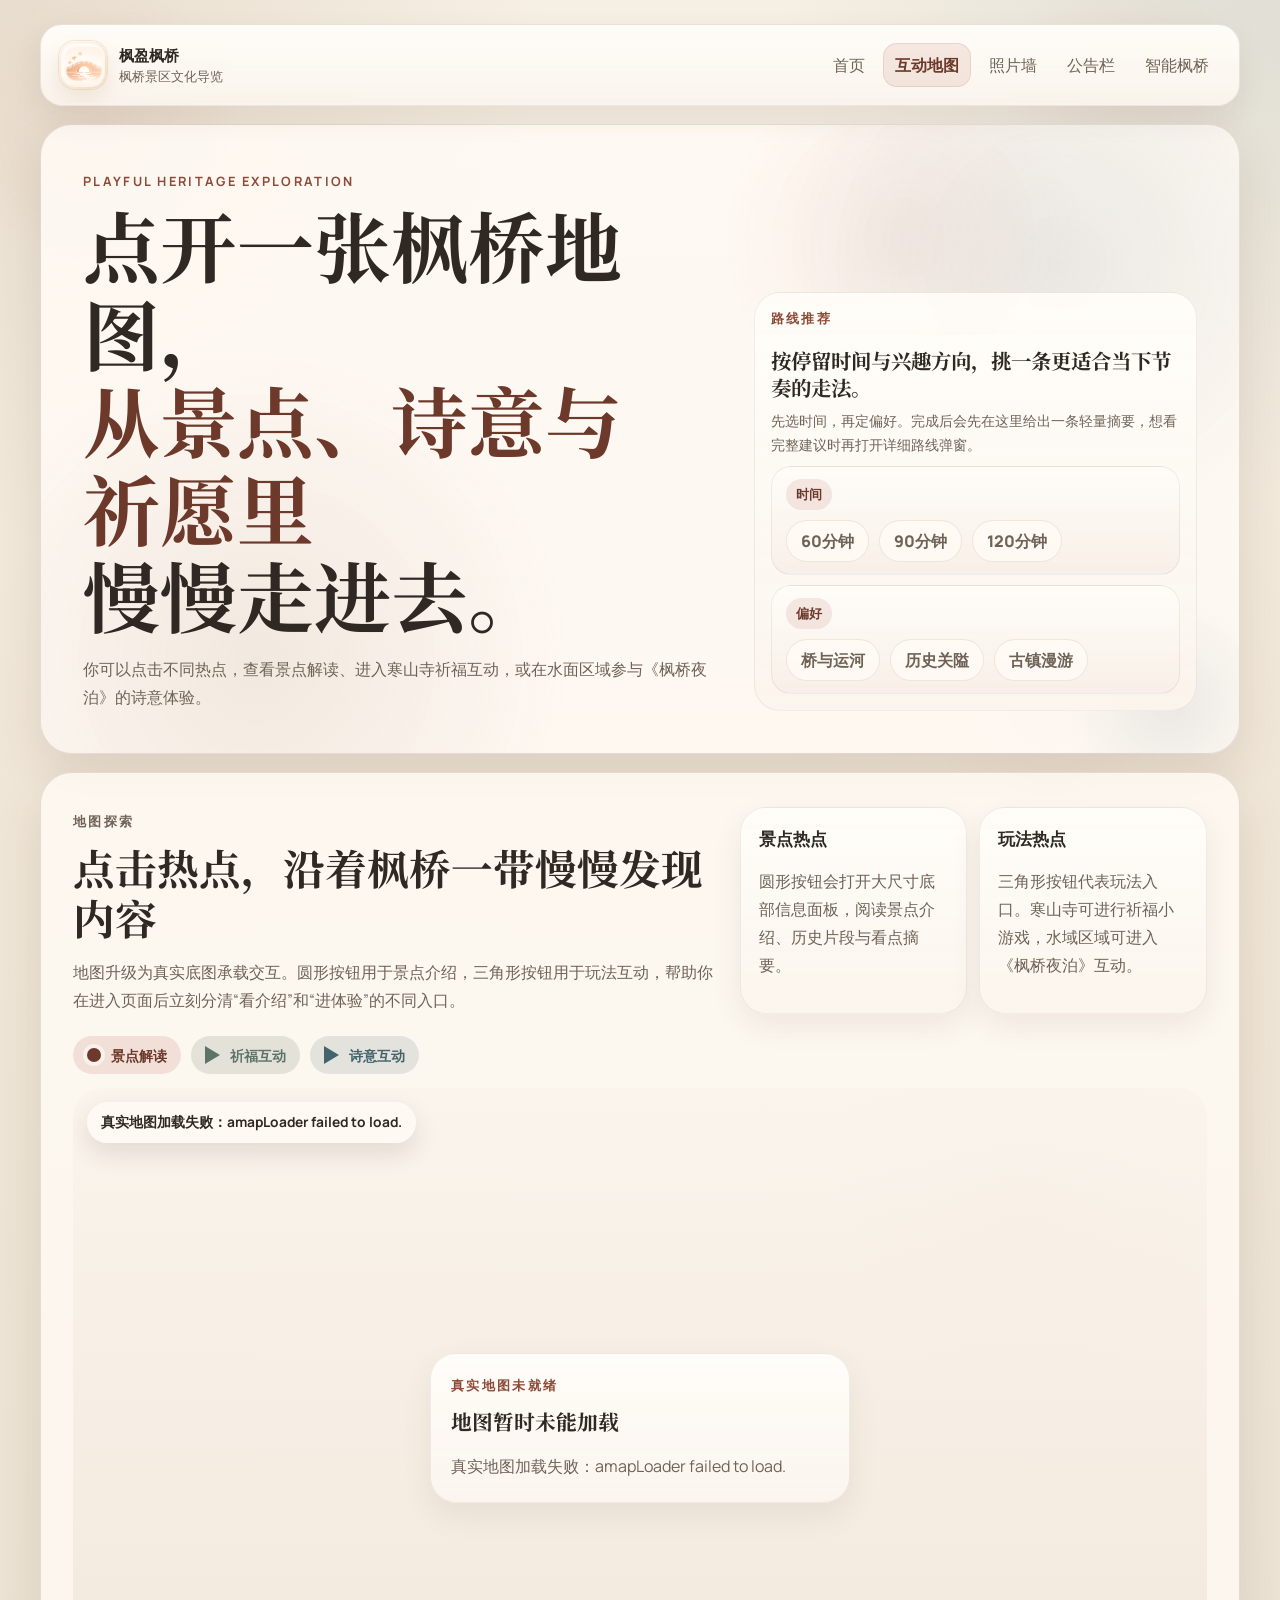
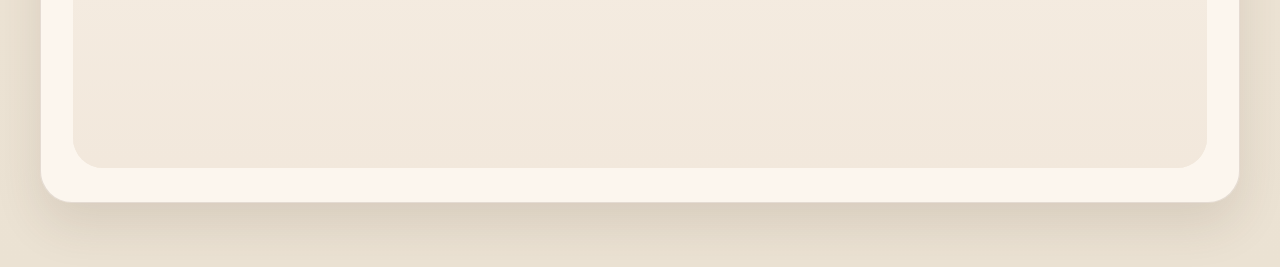
==== commit 1d310743: "Version_2 commit: Refine the interative_map & photowall, substitue the log of website" ====
--- a/interactive-map.html
+++ b/interactive-map.html
@@ -1,23 +1,34 @@
-<!DOCTYPE html>
+﻿<!DOCTYPE html>
 <html lang="zh-CN">
 <head>
   <meta charset="UTF-8">
   <meta name="viewport" content="width=device-width, initial-scale=1.0">
-  <title>互动地图 | Maple Bridge</title>
-  <meta name="description" content="Maple Bridge 互动地图，支持景点解读、寒山寺祈福小游戏与《枫桥夜泊》诗意互动。">
+  <title>互动地图 | 枫盈枫桥</title>
+  <meta name="description" content="枫盈枫桥互动地图，支持景点解读、祈福互动与《枫桥夜泊》诗意体验。">
   <link rel="preconnect" href="https://fonts.googleapis.com">
   <link rel="preconnect" href="https://fonts.gstatic.com" crossorigin>
   <link href="https://fonts.googleapis.com/css2?family=Noto+Serif+SC:wght@500;600;700&family=Manrope:wght@400;500;600;700&display=swap" rel="stylesheet">
-  <link rel="stylesheet" href="styles.css">
+  <link rel="stylesheet" href="styles.css?v=20260414-maplegend">
+  <script>
+    (() => {
+      const buildVersion = `20260414-maplegend-fix-${Date.now()}`;
+      window.MAPLE_BRIDGE_ASSET_VERSION = buildVersion;
+
+      const styleLink = document.querySelector('link[href^="styles.css"]');
+      if (styleLink) {
+        styleLink.href = `styles.css?v=${buildVersion}`;
+      }
+    })();
+  </script>
 </head>
 <body class="interactive-map-page">
   <div class="page-shell">
     <header class="site-header">
-      <a class="brand" href="index.html" aria-label="返回 Maple Bridge 首页">
-        <span class="brand-mark">MB</span>
+      <a class="brand" href="index.html" aria-label="返回枫盈枫桥首页">
+        <span class="brand-mark"><img src="images/log.jpg" alt=""></span>
         <span class="brand-copy">
-          <strong>Maple Bridge</strong>
-          <span>枫桥文化导览</span>
+          <strong>枫盈枫桥</strong>
+          <span>枫桥景区文化导览</span>
         </span>
       </a>
 
@@ -46,31 +57,36 @@
             慢慢走进去。
           </h1>
           <p class="hero-summary">
-            这是一页面向游客的深度探索页面。你可以点击不同热点，打开景点详解、寒山寺祈福互动，或在水面区域参与《枫桥夜泊》的诗意体验。
+            你可以点击不同热点，查看景点解读、进入寒山寺祈福互动，或在水面区域参与《枫桥夜泊》的诗意体验。
           </p>
         </div>
 
-        <aside class="interactive-map-panel" aria-label="互动地图概览">
-          <article class="map-overview-card">
-            <span class="kicker">本页重点</span>
-            <strong>互动地图是核心可玩页</strong>
-            <p>不同热点会带来不同层次的内容反馈，让访问者在地图上逐步发现景点、故事与轻量互动。</p>
-          </article>
+        <aside class="interactive-map-panel" aria-label="路线推荐">
+          <section class="route-recommend-panel" id="route-recommend-panel">
+            <div class="route-panel-head">
+              <p class="eyebrow">路线推荐</p>
+              <h2>按停留时间与兴趣方向，挑一条更适合当下节奏的走法。</h2>
+              <p class="route-panel-note">先选时间，再定偏好。完成后会先在这里给出一条轻量摘要，想看完整建议时再打开详细路线弹窗。</p>
+            </div>
 
-          <div class="wall-stat-grid">
-            <article>
-              <span>5</span>
-              <p>个可点击热点</p>
-            </article>
-            <article>
-              <span>3</span>
-              <p>类弹窗体验</p>
-            </article>
-            <article>
-              <span>Mobile</span>
-              <p>底部抽屉式阅读</p>
-            </article>
-          </div>
+            <div class="route-picker">
+              <section class="route-picker-section" aria-label="按时间选择路线">
+                <div class="route-filter-head">
+                  <span class="kicker">时间</span>
+                </div>
+                <div class="route-filter-chips" id="route-time-options"></div>
+              </section>
+
+              <section class="route-picker-section" aria-label="按偏好选择路线">
+                <div class="route-filter-head">
+                  <span class="kicker">偏好</span>
+                </div>
+                <div class="route-filter-chips" id="route-preference-options"></div>
+              </section>
+            </div>
+
+            <article class="route-result-inline is-hidden" id="route-result-inline" aria-live="polite" hidden></article>
+          </section>
         </aside>
       </section>
 
@@ -79,26 +95,26 @@
           <div class="section-heading">
             <p class="eyebrow">地图探索</p>
             <h2>点击热点，沿着枫桥一带慢慢发现内容</h2>
-            <p>地图升级为真实底图承载交互。景点、游戏和诗歌热点有不同标识，帮助你快速判断点开后会看到什么，同时保留适合移动端演示的轻量抽屉式阅读体验。</p>
+            <p>地图升级为真实底图承载交互。圆形按钮用于景点介绍，三角形按钮用于玩法互动，帮助你在进入页面后立刻分清“看介绍”和“进体验”的不同入口。</p>
           </div>
 
           <div class="map-tips">
             <article class="map-tip-card">
               <h3>景点热点</h3>
-              <p>打开大尺寸底部信息面板，阅读景点介绍、历史片段与亮点。</p>
+              <p>圆形按钮会打开大尺寸底部信息面板，阅读景点介绍、历史片段与看点摘要。</p>
             </article>
             <article class="map-tip-card">
               <h3>玩法热点</h3>
-              <p>寒山寺可进行祈福小游戏，水域区域可进入《枫桥夜泊》互动。</p>
+              <p>三角形按钮代表玩法入口。寒山寺可进行祈福小游戏，水域区域可进入《枫桥夜泊》互动。</p>
             </article>
           </div>
         </div>
 
         <div class="map-surface-wrap">
           <div class="map-legend" id="map-legend" aria-label="热点图例">
-            <span class="legend-pill legend-scenic">景点解读</span>
-            <span class="legend-pill legend-game">祈福互动</span>
-            <span class="legend-pill legend-poem">诗意互动</span>
+            <span class="legend-pill legend-scenic legend-intro">景点解读</span>
+            <span class="legend-pill legend-game legend-play">祈福互动</span>
+            <span class="legend-pill legend-poem legend-play">诗意互动</span>
           </div>
 
           <section class="map-surface" aria-label="枫桥互动地图">
@@ -109,8 +125,8 @@
             <div class="map-surface-fallback" data-map-fallback hidden>
               <div class="map-fallback-card">
                 <p class="eyebrow">真实地图未就绪</p>
-                <h3>请配置高德地图 Key 后再加载</h3>
-                <p>当前页面已经预留真实地图接入位，并保留了热点与弹窗结构。补入高德 Web JS API Key 后，即可切换到真实地图底图浏览。</p>
+                <h3>地图暂时未能加载</h3>
+                <p>请稍后刷新页面，或检查当前网络环境后再次进入互动地图。</p>
               </div>
             </div>
           </section>
@@ -130,7 +146,20 @@
     </section>
   </div>
 
-  <script src="script.js"></script>
+  <div class="route-modal" id="route-modal" aria-hidden="true">
+    <div class="route-modal-backdrop" data-close-route-modal="true"></div>
+    <section class="route-sheet" role="dialog" aria-modal="true" aria-labelledby="route-modal-title">
+      <header class="route-sheet-header">
+        <div>
+          <div class="route-sheet-kicker">路线推荐</div>
+          <h2 id="route-modal-title">导览建议</h2>
+        </div>
+        <button class="route-sheet-close" type="button" id="route-modal-close" aria-label="关闭路线推荐弹窗">关闭</button>
+      </header>
+      <div class="route-sheet-body" id="route-modal-body"></div>
+    </section>
+  </div>
+
   <script>
     window.MAPLE_BRIDGE_AMAP_CONFIG = {
       key: "11c583bdfcb34fafe908470c21b51516",
@@ -140,6 +169,24 @@
       zoom: 17.8
     };
   </script>
-  <script src="interactive-map.js"></script>
+  <script>
+    (() => {
+      const assetVersion = window.MAPLE_BRIDGE_ASSET_VERSION || `20260414-maplegend-fix-${Date.now()}`;
+
+      const loadScript = (src) =>
+        new Promise((resolve, reject) => {
+          const script = document.createElement("script");
+          script.src = `${src}?v=${assetVersion}`;
+          script.onload = resolve;
+          script.onerror = () => reject(new Error(`${src} failed to load`));
+          document.body.appendChild(script);
+        });
+
+      loadScript("script.js")
+        .then(() => loadScript("interactive-map.js"))
+        .catch((error) => console.error("Map asset bootstrap failed:", error));
+    })();
+  </script>
 </body>
 </html>
+
--- a/styles.css
+++ b/styles.css
@@ -1,4 +1,4 @@
-:root {
+﻿:root {
   --color-bg: #f6eee2;
   --color-bg-soft: #fcf7ef;
   --color-paper: #fff8f1;
@@ -106,6 +106,10 @@
   overflow: hidden;
 }
 
+body.photo-lightbox-open {
+  overflow: hidden;
+}
+
 body.photo-wall-page {
   background:
     radial-gradient(circle at top left, rgba(185, 150, 119, 0.16), transparent 24%),
@@ -207,15 +211,47 @@
 }
 
 .brand-mark {
+  position: relative;
   display: grid;
   place-items: center;
-  width: 42px;
-  height: 42px;
-  border-radius: 14px;
-  background: linear-gradient(145deg, var(--maple), #cc9a63);
-  color: #fffaf3;
-  font-weight: 700;
-  letter-spacing: 0.08em;
+  width: 48px;
+  height: 48px;
+  padding: 3px;
+  border-radius: 16px;
+  overflow: hidden;
+  background:
+    radial-gradient(circle at 30% 28%, rgba(255, 249, 242, 0.98), rgba(251, 238, 224, 0.94) 52%, rgba(238, 215, 188, 0.88) 100%),
+    linear-gradient(180deg, rgba(255, 251, 245, 0.98), rgba(243, 230, 214, 0.92));
+  box-shadow:
+    0 8px 18px rgba(180, 125, 81, 0.14),
+    0 0 0 1px rgba(212, 176, 139, 0.26),
+    inset 0 1px 0 rgba(255, 255, 255, 0.66);
+  isolation: isolate;
+}
+
+.brand-mark::before {
+  content: "";
+  position: absolute;
+  inset: 4px;
+  border-radius: 13px;
+  background:
+    radial-gradient(circle at 50% 50%, rgba(246, 194, 143, 0.18), transparent 64%),
+    linear-gradient(180deg, rgba(255, 248, 241, 0.72), rgba(255, 241, 226, 0.3));
+  z-index: 0;
+}
+
+.brand-mark img {
+  display: block;
+  width: 100%;
+  height: 100%;
+  position: relative;
+  z-index: 1;
+  border-radius: 13px;
+  object-fit: cover;
+  box-shadow:
+    0 0 0 1px rgba(255, 247, 237, 0.72),
+    0 0 18px rgba(244, 190, 140, 0.12);
+  filter: saturate(1.03) brightness(1.01);
 }
 
 .brand-copy {
@@ -225,12 +261,12 @@
 }
 
 .brand-copy strong {
-  font-size: 0.98rem;
+  font-size: 0.96rem;
 }
 
 .brand-copy span {
   color: var(--muted);
-  font-size: 0.82rem;
+  font-size: 0.8rem;
 }
 
 .menu-toggle {
@@ -413,13 +449,14 @@
 
 .hero-bridge-art {
   position: absolute;
-  top: 12px;
-  left: 8px;
-  width: min(88%, 780px);
-  margin: 0;
-  opacity: 0.3;
+  top: 18px;
+  left: 16px;
+  width: min(74%, 700px);
+  margin: 0;
+  opacity: 0.76;
   pointer-events: none;
   z-index: 1;
+  filter: saturate(0.94);
 }
 
 .hero-bridge-art::after {
@@ -427,18 +464,25 @@
   position: absolute;
   inset: 0;
   background:
-    linear-gradient(180deg, rgba(255, 248, 241, 0.06) 0%, rgba(255, 248, 241, 0.16) 44%, rgba(255, 248, 241, 0.86) 100%),
-    linear-gradient(90deg, rgba(255, 248, 241, 0.18) 0%, rgba(255, 248, 241, 0.02) 24%, rgba(255, 248, 241, 0.02) 76%, rgba(255, 248, 241, 0.22) 100%);
+    radial-gradient(circle at 26% 24%, rgba(255, 244, 233, 0.12) 0%, rgba(255, 244, 233, 0.02) 42%, rgba(255, 244, 233, 0) 68%),
+    linear-gradient(180deg, rgba(255, 248, 241, 0.05) 0%, rgba(255, 248, 241, 0.22) 38%, rgba(255, 248, 241, 0.84) 84%, rgba(255, 248, 241, 0.96) 100%),
+    linear-gradient(90deg, rgba(255, 248, 241, 0.84) 0%, rgba(255, 248, 241, 0.14) 14%, rgba(255, 248, 241, 0.02) 34%, rgba(255, 248, 241, 0.04) 74%, rgba(255, 248, 241, 0.72) 100%);
+  border-radius: 40px;
 }
 
 .hero-bridge-art img {
   display: block;
   width: 100%;
   height: auto;
-  filter: sepia(0.1) saturate(0.9) contrast(0.98);
-  mix-blend-mode: multiply;
-  -webkit-mask-image: linear-gradient(180deg, rgba(0, 0, 0, 0.96) 0%, rgba(0, 0, 0, 0.88) 52%, rgba(0, 0, 0, 0.2) 84%, transparent 100%);
-  mask-image: linear-gradient(180deg, rgba(0, 0, 0, 0.96) 0%, rgba(0, 0, 0, 0.88) 52%, rgba(0, 0, 0, 0.2) 84%, transparent 100%);
+  border-radius: 40px;
+  filter: sepia(0.08) saturate(0.95) contrast(0.99) brightness(1.02);
+  mix-blend-mode: screen;
+  -webkit-mask-image:
+    radial-gradient(circle at 34% 32%, rgba(0, 0, 0, 1) 0%, rgba(0, 0, 0, 0.98) 28%, rgba(0, 0, 0, 0.86) 52%, rgba(0, 0, 0, 0.42) 78%, transparent 100%),
+    linear-gradient(180deg, rgba(0, 0, 0, 0.98) 0%, rgba(0, 0, 0, 0.9) 42%, rgba(0, 0, 0, 0.36) 82%, transparent 100%);
+  mask-image:
+    radial-gradient(circle at 34% 32%, rgba(0, 0, 0, 1) 0%, rgba(0, 0, 0, 0.98) 28%, rgba(0, 0, 0, 0.86) 52%, rgba(0, 0, 0, 0.42) 78%, transparent 100%),
+    linear-gradient(180deg, rgba(0, 0, 0, 0.98) 0%, rgba(0, 0, 0, 0.9) 42%, rgba(0, 0, 0, 0.36) 82%, transparent 100%);
 }
 
 .eyebrow {
@@ -1070,6 +1114,7 @@
   gap: 14px;
 }
 
+.photo-wall-upload-card,
 .wall-stat-card,
 .upload-note-card,
 .photo-card {
@@ -1078,6 +1123,36 @@
   background:
     linear-gradient(180deg, rgba(255, 253, 249, 0.82), rgba(250, 243, 235, 0.76)),
     rgba(255, 251, 245, 0.78);
+}
+
+.photo-wall-upload-card {
+  display: grid;
+  gap: 16px;
+  padding: 20px;
+}
+
+.photo-wall-upload-intro {
+  display: grid;
+  gap: 8px;
+}
+
+.photo-wall-upload-intro h2 {
+  margin: 0;
+  font-family: "Noto Serif SC", serif;
+  font-size: clamp(1.38rem, 4vw, 2rem);
+  line-height: 1.26;
+}
+
+.photo-wall-upload-intro p:last-child,
+.photo-wall-hero-meta {
+  margin: 0;
+  color: var(--muted);
+  line-height: 1.68;
+}
+
+.photo-wall-hero-meta span {
+  color: var(--accent-deep);
+  font-weight: 800;
 }
 
 .wall-stat-card {
@@ -1130,6 +1205,10 @@
     rgba(255, 251, 245, 0.8);
   text-align: center;
   cursor: pointer;
+}
+
+.upload-dropzone-hero {
+  min-height: 276px;
 }
 
 .upload-dropzone input {
@@ -1189,28 +1268,6 @@
   gap: 18px;
 }
 
-.gallery-filters {
-  display: flex;
-  flex-wrap: wrap;
-  gap: 10px;
-}
-
-.gallery-chip {
-  min-height: 42px;
-  padding: 0 16px;
-  border: 1px solid rgba(143, 95, 63, 0.14);
-  border-radius: 999px;
-  background: rgba(255, 251, 245, 0.82);
-  color: var(--muted);
-  font-weight: 700;
-}
-
-.gallery-chip.is-active {
-  background: linear-gradient(135deg, var(--maple), #c37c5d);
-  border-color: transparent;
-  color: #fff8f1;
-}
-
 .gallery-grid {
   display: grid;
   gap: 14px;
@@ -1223,9 +1280,14 @@
 }
 
 .photo-frame {
+  display: block;
+  width: 100%;
+  padding: 0;
+  border: 0;
   overflow: hidden;
   border-radius: 20px;
   background: #ebe2d6;
+  cursor: pointer;
 }
 
 .photo-frame img {
@@ -1233,6 +1295,7 @@
   width: 100%;
   height: auto;
   object-fit: contain;
+  transition: transform var(--transition-slow);
 }
 
 .photo-frame-uploaded {
@@ -1240,6 +1303,11 @@
   outline-offset: -2px;
 }
 
+.photo-frame:hover img,
+.photo-frame:focus-visible img {
+  transform: scale(1.02);
+}
+
 .photo-card-copy {
   padding: 14px 4px 6px;
 }
@@ -1247,11 +1315,10 @@
 .photo-card-meta {
   display: flex;
   align-items: center;
-  justify-content: space-between;
+  justify-content: flex-start;
   gap: 10px;
 }
 
-.photo-chip,
 .photo-date {
   display: inline-flex;
   align-items: center;
@@ -1262,14 +1329,123 @@
   font-weight: 700;
 }
 
-.photo-chip {
-  background: rgba(143, 95, 63, 0.12);
+.photo-date {
+  color: var(--color-text-soft);
+  background: rgba(244, 235, 224, 0.9);
+}
+
+.photo-lightbox {
+  position: fixed;
+  inset: 0;
+  z-index: 68;
+  display: grid;
+  align-items: end;
+  opacity: 0;
+  pointer-events: none;
+  transition: opacity 0.28s ease;
+}
+
+.photo-lightbox.is-open {
+  opacity: 1;
+  pointer-events: auto;
+}
+
+.photo-lightbox-backdrop {
+  position: absolute;
+  inset: 0;
+  background: rgba(44, 36, 30, 0.26);
+  backdrop-filter: blur(5px);
+}
+
+.photo-lightbox-sheet {
+  position: relative;
+  z-index: 1;
+  display: grid;
+  grid-template-rows: auto minmax(0, 1fr);
+  max-height: 90vh;
+  overflow: hidden;
+  border-radius: 28px 28px 0 0;
+  background:
+    linear-gradient(180deg, rgba(252, 248, 242, 1), rgba(247, 239, 231, 1)),
+    #fbf7f1;
+  box-shadow: 0 -12px 34px rgba(39, 28, 20, 0.18);
+  transform: translateY(28px);
+  transition: transform 0.28s ease;
+}
+
+.photo-lightbox.is-open .photo-lightbox-sheet {
+  transform: translateY(0);
+}
+
+.photo-lightbox-header {
+  display: flex;
+  align-items: flex-start;
+  justify-content: space-between;
+  gap: 12px;
+  padding: 14px 16px;
+  border-bottom: 1px solid rgba(74, 57, 45, 0.08);
+  background:
+    linear-gradient(180deg, rgba(252, 248, 242, 0.98), rgba(247, 239, 231, 0.96)),
+    rgba(251, 247, 241, 0.96);
+}
+
+.photo-lightbox-copy {
+  display: grid;
+  gap: 6px;
+}
+
+.photo-lightbox-kicker {
+  margin: 0;
   color: var(--accent-deep);
-}
-
-.photo-date {
+  font-size: 0.84rem;
+  font-weight: 800;
+}
+
+.photo-lightbox-copy h2 {
+  margin: 0;
+  font-family: "Noto Serif SC", serif;
+  font-size: clamp(1.5rem, 5vw, 2rem);
+  line-height: 1.2;
+}
+
+.photo-lightbox-date {
+  margin: 0;
   color: var(--muted);
-  background: rgba(244, 235, 224, 0.85);
+  font-size: 0.9rem;
+  font-weight: 700;
+}
+
+.photo-lightbox-close {
+  min-height: 42px;
+  padding: 0 16px;
+  border: 0;
+  border-radius: 999px;
+  background: rgba(239, 229, 215, 0.9);
+  color: var(--ink);
+  font: inherit;
+  font-weight: 700;
+}
+
+.photo-lightbox-body {
+  min-height: 0;
+  overflow-y: auto;
+  padding: 16px;
+}
+
+.photo-lightbox-media {
+  margin: 0;
+  overflow: hidden;
+  border-radius: 24px;
+  background: rgba(238, 229, 218, 0.92);
+}
+
+.photo-lightbox-media img {
+  display: block;
+  width: 100%;
+  height: auto;
+  max-height: calc(90vh - 180px);
+  object-fit: contain;
+  margin: 0 auto;
 }
 
 body.photo-wall-page .section[id] {
@@ -1341,6 +1517,7 @@
   gap: 14px;
 }
 
+.route-recommend-panel,
 .map-overview-card,
 .map-tip-card {
   border: 1px solid rgba(74, 57, 45, 0.08);
@@ -1348,6 +1525,289 @@
   background:
     linear-gradient(180deg, rgba(255, 253, 249, 0.82), rgba(250, 243, 235, 0.76)),
     rgba(255, 251, 245, 0.78);
+}
+
+.route-recommend-panel {
+  display: grid;
+  gap: 10px;
+  padding: 16px;
+  align-content: start;
+}
+
+.route-panel-head {
+  display: grid;
+  gap: 8px;
+}
+
+.route-recommend-panel h2 {
+  margin: 0;
+  font-family: "Noto Serif SC", serif;
+  font-size: clamp(1.02rem, 2.8vw, 1.28rem);
+  line-height: 1.34;
+}
+
+.route-panel-note {
+  margin: 0;
+  color: var(--muted);
+  font-size: 0.88rem;
+  line-height: 1.64;
+}
+
+.route-picker {
+  display: grid;
+  gap: 10px;
+}
+
+.route-picker-section {
+  display: grid;
+  gap: 10px;
+  padding: 12px 14px;
+  border: 1px solid rgba(74, 57, 45, 0.08);
+  border-radius: 20px;
+  background:
+    linear-gradient(180deg, rgba(255, 252, 248, 0.98), rgba(247, 239, 231, 0.94)),
+    rgba(255, 251, 245, 0.9);
+}
+
+.route-filter-head {
+  display: flex;
+  align-items: center;
+  justify-content: space-between;
+  gap: 10px;
+}
+
+.route-filter-chips {
+  display: flex;
+  flex-wrap: wrap;
+  gap: 10px;
+}
+
+.route-filter-chip {
+  min-height: 42px;
+  padding: 0 14px;
+  border: 1px solid rgba(140, 74, 55, 0.12);
+  border-radius: 999px;
+  background: rgba(255, 251, 245, 0.84);
+  color: var(--muted);
+  font-weight: 800;
+}
+
+.route-filter-chip.is-active {
+  background: rgba(160, 68, 53, 0.12);
+  border-color: rgba(160, 68, 53, 0.18);
+  color: var(--accent-deep);
+}
+
+.route-result-inline {
+  display: grid;
+  gap: 12px;
+  padding: 14px 15px;
+  border: 1px solid rgba(74, 57, 45, 0.08);
+  border-radius: 22px;
+  background:
+    linear-gradient(180deg, rgba(255, 253, 249, 0.88), rgba(248, 240, 232, 0.82)),
+    rgba(255, 249, 242, 0.82);
+}
+
+.route-result-inline.is-hidden {
+  display: none;
+}
+
+.route-result-inline-head {
+  display: flex;
+  align-items: center;
+  justify-content: space-between;
+  gap: 12px;
+}
+
+.route-result-inline h3 {
+  margin: 0;
+  font-family: "Noto Serif SC", serif;
+  font-size: 1.16rem;
+  line-height: 1.34;
+}
+
+.route-result-inline-seq {
+  margin: 0;
+  color: var(--muted);
+  font-size: 0.92rem;
+  line-height: 1.72;
+}
+
+.route-result-inline-actions {
+  display: flex;
+  justify-content: flex-start;
+}
+
+.route-detail-button {
+  min-height: 42px;
+}
+
+.route-modal {
+  position: fixed;
+  inset: 0;
+  z-index: 66;
+  display: grid;
+  align-items: end;
+  opacity: 0;
+  pointer-events: none;
+  transition: opacity 0.28s ease;
+}
+
+.route-modal.is-open {
+  opacity: 1;
+  pointer-events: auto;
+}
+
+.route-modal-backdrop {
+  position: absolute;
+  inset: 0;
+  background: rgba(44, 36, 30, 0.28);
+  backdrop-filter: blur(5px);
+}
+
+.route-sheet {
+  position: relative;
+  z-index: 1;
+  display: grid;
+  grid-template-rows: auto minmax(0, 1fr);
+  gap: 0;
+  max-height: 82vh;
+  overflow: hidden;
+  border: 1px solid rgba(74, 57, 45, 0.08);
+  border-radius: 28px 28px 0 0;
+  background:
+    linear-gradient(180deg, rgba(252, 248, 242, 1), rgba(247, 239, 231, 1)),
+    #fbf7f1;
+  box-shadow: 0 -12px 34px rgba(39, 28, 20, 0.18);
+  transform: translateY(28px);
+  transition: transform 0.28s ease;
+}
+
+.route-modal.is-open .route-sheet {
+  transform: translateY(0);
+}
+
+.route-sheet-header {
+  display: flex;
+  align-items: center;
+  justify-content: space-between;
+  gap: 12px;
+  padding: 14px 16px;
+  border-bottom: 1px solid rgba(74, 57, 45, 0.08);
+  background:
+    linear-gradient(180deg, rgba(252, 248, 242, 0.98), rgba(247, 239, 231, 0.96)),
+    rgba(251, 247, 241, 0.95);
+}
+
+.route-sheet-header h2 {
+  margin: 4px 0 0;
+  font-family: "Noto Serif SC", serif;
+  font-size: 1.3rem;
+}
+
+.route-sheet-kicker {
+  color: var(--accent-deep);
+  font-size: 0.84rem;
+  font-weight: 800;
+}
+
+.route-sheet-close {
+  min-height: 42px;
+  padding: 0 16px;
+  border: 0;
+  border-radius: 999px;
+  background: rgba(239, 229, 215, 0.9);
+  color: var(--ink);
+  font: inherit;
+  font-weight: 700;
+}
+
+.route-sheet-body {
+  min-height: 0;
+  overflow-y: auto;
+  overscroll-behavior: contain;
+  -webkit-overflow-scrolling: touch;
+  padding: 16px;
+}
+
+.route-route-summary,
+.route-sheet-section {
+  display: grid;
+  gap: 12px;
+}
+
+.route-route-summary h3 {
+  margin: 0;
+  font-family: "Noto Serif SC", serif;
+  font-size: clamp(1.4rem, 4vw, 1.92rem);
+  line-height: 1.28;
+}
+
+.route-result-head {
+  display: flex;
+  align-items: center;
+  justify-content: space-between;
+  gap: 12px;
+}
+
+.route-result-summary,
+.route-result-reason,
+.route-stop-list p {
+  margin: 0;
+  color: var(--muted);
+  line-height: 1.72;
+}
+
+.route-sheet-section {
+  margin-top: 20px;
+}
+
+.route-sheet-section h3 {
+  margin: 0;
+  font-size: 1.06rem;
+}
+
+.route-stop-list {
+  display: grid;
+  gap: 12px;
+  margin: 0;
+  padding: 0;
+  list-style: none;
+}
+
+.route-stop-list li {
+  display: grid;
+  grid-template-columns: auto minmax(0, 1fr);
+  gap: 12px;
+  align-items: start;
+}
+
+.route-stop-index {
+  display: grid;
+  place-items: center;
+  width: 28px;
+  height: 28px;
+  border-radius: 50%;
+  background: rgba(160, 68, 53, 0.12);
+  color: var(--accent-deep);
+  font-size: 0.82rem;
+  font-weight: 800;
+}
+
+.route-stop-list strong {
+  display: block;
+  margin-bottom: 4px;
+}
+
+.route-sheet-actions {
+  display: flex;
+  justify-content: flex-start;
+  margin-top: 20px;
+}
+
+.route-map-button {
+  justify-self: start;
 }
 
 .map-overview-card {
@@ -1402,6 +1862,30 @@
   border-radius: 999px;
   font-size: 0.88rem;
   font-weight: 700;
+}
+
+.legend-pill::before {
+  content: "";
+  display: inline-block;
+  flex: 0 0 auto;
+  margin-right: 10px;
+}
+
+.legend-intro::before {
+  width: 14px;
+  height: 14px;
+  border-radius: 50%;
+  background: currentColor;
+  box-shadow: 0 0 0 4px rgba(255, 255, 255, 0.52);
+}
+
+.legend-play::before {
+  width: 0;
+  height: 0;
+  border-top: 9px solid transparent;
+  border-bottom: 9px solid transparent;
+  border-left: 15px solid currentColor;
+  filter: drop-shadow(0 0 0 rgba(255, 255, 255, 0.52));
 }
 
 .legend-scenic {
@@ -1544,6 +2028,7 @@
   height: 18px;
   border-radius: 50%;
   box-shadow: 0 0 0 6px rgba(255,255,255,0.58);
+  flex: 0 0 auto;
 }
 
 .map-hotspot-label {
@@ -1566,6 +2051,30 @@
 .map-hotspot-poem .map-hotspot-dot,
 .map-hotspot-chip.map-hotspot-poem .map-hotspot-dot {
   background: linear-gradient(135deg, #547483, #88aab3);
+}
+
+.map-hotspot-chip.is-intro .map-hotspot-dot {
+  border-radius: 50%;
+}
+
+.map-hotspot-chip.is-play {
+  padding-left: 12px;
+}
+
+.map-hotspot-chip.is-play .map-hotspot-dot {
+  width: 0;
+  height: 0;
+  border-radius: 0;
+  box-shadow: none;
+  background: none;
+  border-top: 11px solid transparent;
+  border-bottom: 11px solid transparent;
+  border-left: 18px solid #5c7465;
+  filter: drop-shadow(0 0 0 6px rgba(255, 255, 255, 0.58));
+}
+
+.map-hotspot-chip.map-hotspot-poem.is-play .map-hotspot-dot {
+  border-left-color: #547483;
 }
 
 .map-hotspot-chip:hover,
@@ -1610,6 +2119,7 @@
   position: relative;
   z-index: 1;
   display: grid;
+  grid-template-rows: auto minmax(0, 1fr);
   gap: 0;
   max-height: 88vh;
   overflow: hidden;
@@ -1656,7 +2166,11 @@
 }
 
 .map-sheet-body {
+  min-height: 0;
+  max-height: 100%;
   overflow-y: auto;
+  overscroll-behavior: contain;
+  -webkit-overflow-scrolling: touch;
   padding: 16px;
 }
 
@@ -2333,10 +2847,10 @@
   }
 
   .hero-bridge-art {
-    top: 14px;
-    left: 22px;
-    width: min(62%, 760px);
-    opacity: 0.38;
+    top: 18px;
+    left: 20px;
+    width: min(54%, 620px);
+    opacity: 0.82;
   }
 
   .hero-panel {
@@ -2402,9 +2916,23 @@
 
   .photo-wall-hero {
     grid-template-columns: minmax(0, 1.2fr) minmax(320px, 0.82fr);
-    align-items: end;
+    align-items: stretch;
     min-height: 70vh;
     padding: 42px;
+  }
+
+  .photo-wall-hero-copy {
+    display: grid;
+    align-content: end;
+  }
+
+  .photo-wall-hero-panel {
+    align-self: stretch;
+  }
+
+  .photo-wall-upload-card {
+    min-height: 100%;
+    align-content: space-between;
   }
 
   .interactive-map-hero {
@@ -2438,17 +2966,23 @@
   }
 
   .gallery-topbar {
-    grid-template-columns: minmax(0, 1fr) auto;
+    grid-template-columns: minmax(0, 1fr);
     align-items: end;
-  }
-
-  .gallery-filters {
-    justify-content: flex-end;
   }
 
   .gallery-grid {
     grid-template-columns: repeat(3, minmax(0, 1fr));
     align-items: start;
+  }
+
+  .photo-lightbox-sheet {
+    width: min(980px, calc(100% - 32px));
+    margin: 0 auto;
+    border-radius: 30px 30px 0 0;
+  }
+
+  .photo-lightbox-body {
+    padding: 20px 22px 24px;
   }
 
   .map-stage-header {
@@ -2505,9 +3039,11 @@
     width: min(860px, calc(100% - 32px));
     margin: 0 auto;
     border-radius: 30px 30px 0 0;
+    max-height: min(88vh, 920px);
   }
 
   .map-sheet-body {
+    min-height: 0;
     padding: 20px 22px 24px;
   }
 
@@ -2530,3 +3066,5 @@
     padding: 34px 32px;
   }
 }
+
+
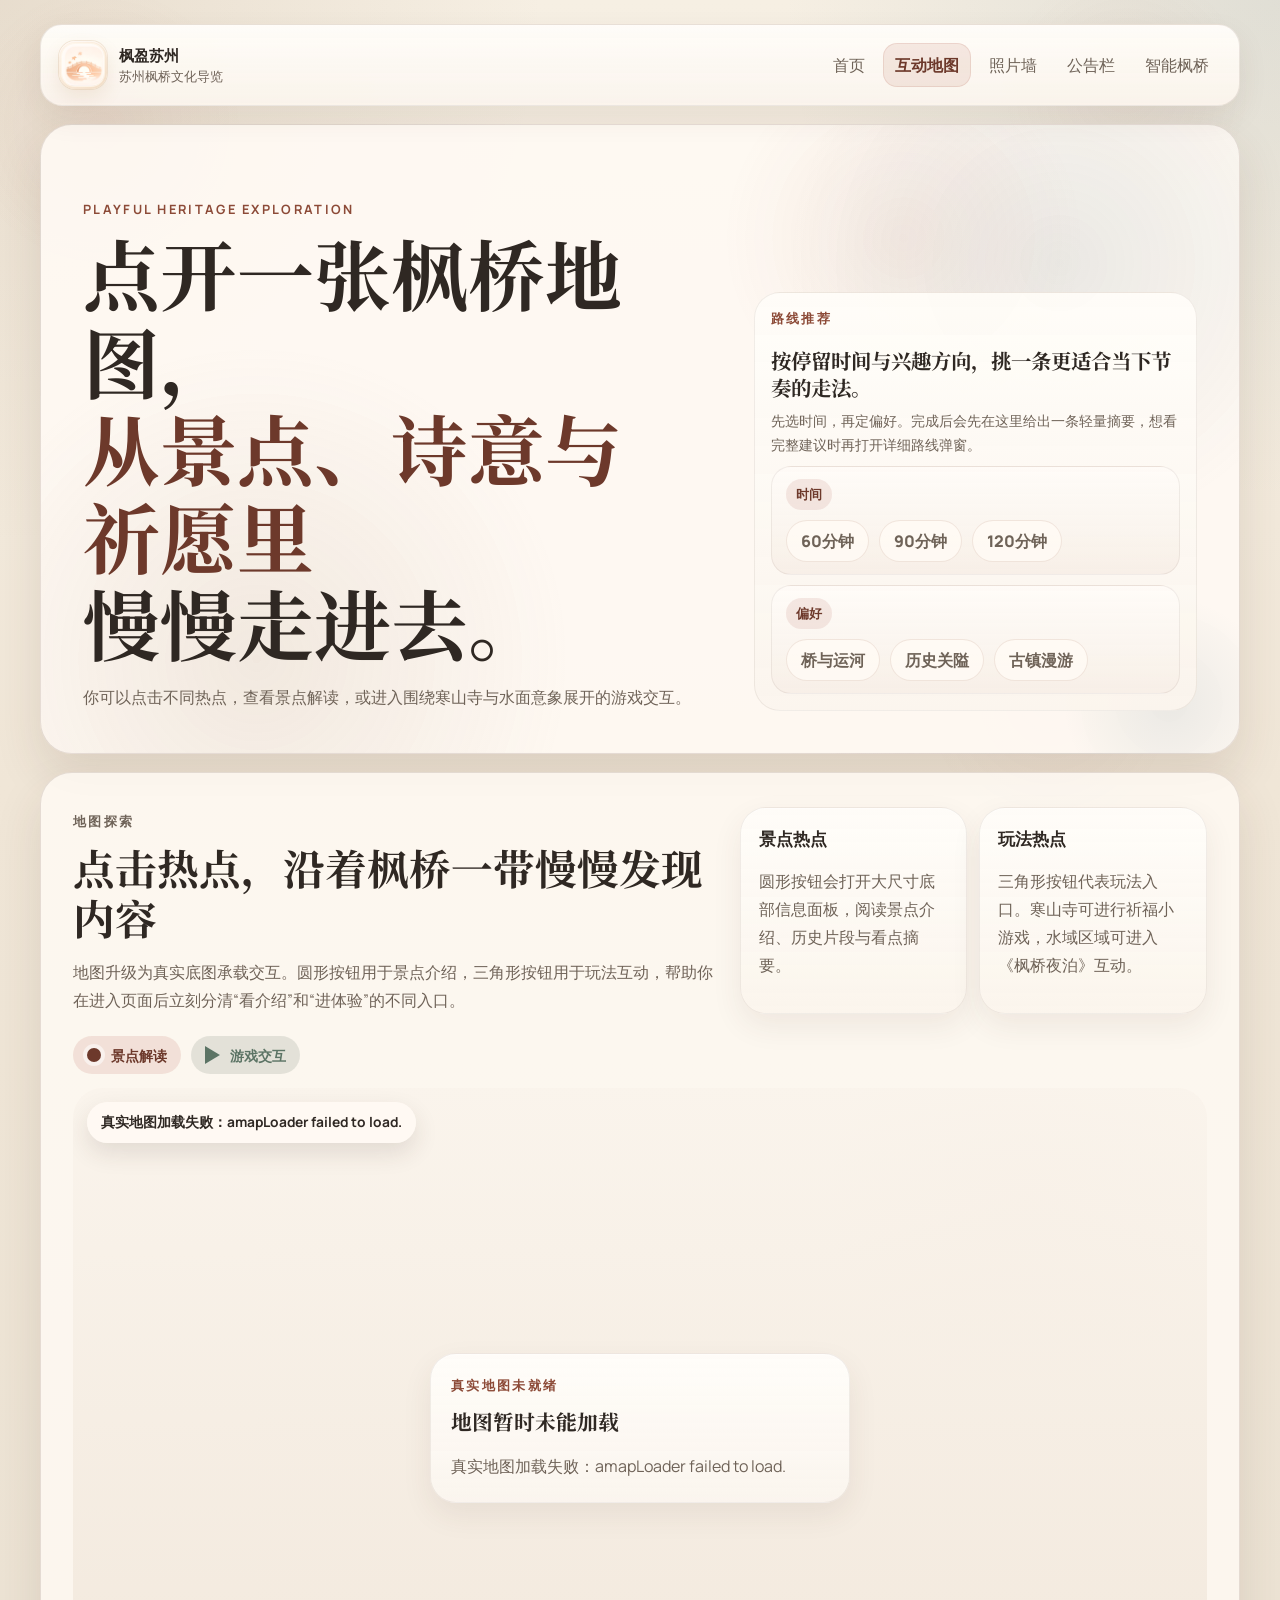
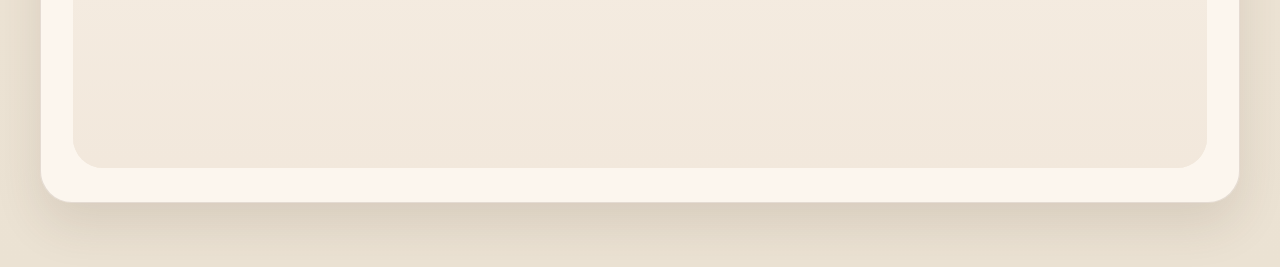
==== commit 330fd6b7: "Version_3 commit: Refine the notice-board & agent, debug some little bugs" ====
--- a/interactive-map.html
+++ b/interactive-map.html
@@ -3,8 +3,8 @@
 <head>
   <meta charset="UTF-8">
   <meta name="viewport" content="width=device-width, initial-scale=1.0">
-  <title>互动地图 | 枫盈枫桥</title>
-  <meta name="description" content="枫盈枫桥互动地图，支持景点解读、祈福互动与《枫桥夜泊》诗意体验。">
+  <title>互动地图 | 枫盈苏州</title>
+  <meta name="description" content="枫盈苏州互动地图，支持景点解读与游戏交互体验。">
   <link rel="preconnect" href="https://fonts.googleapis.com">
   <link rel="preconnect" href="https://fonts.gstatic.com" crossorigin>
   <link href="https://fonts.googleapis.com/css2?family=Noto+Serif+SC:wght@500;600;700&family=Manrope:wght@400;500;600;700&display=swap" rel="stylesheet">
@@ -24,11 +24,11 @@
 <body class="interactive-map-page">
   <div class="page-shell">
     <header class="site-header">
-      <a class="brand" href="index.html" aria-label="返回枫盈枫桥首页">
+      <a class="brand" href="index.html" aria-label="返回枫盈苏州首页">
         <span class="brand-mark"><img src="images/log.jpg" alt=""></span>
         <span class="brand-copy">
-          <strong>枫盈枫桥</strong>
-          <span>枫桥景区文化导览</span>
+          <strong>枫盈苏州</strong>
+          <span>苏州枫桥文化导览</span>
         </span>
       </a>
 
@@ -56,9 +56,9 @@
             <span>从景点、诗意与祈愿里</span>
             慢慢走进去。
           </h1>
-          <p class="hero-summary">
-            你可以点击不同热点，查看景点解读、进入寒山寺祈福互动，或在水面区域参与《枫桥夜泊》的诗意体验。
-          </p>
+            <p class="hero-summary">
+              你可以点击不同热点，查看景点解读，或进入围绕寒山寺与水面意象展开的游戏交互。
+            </p>
         </div>
 
         <aside class="interactive-map-panel" aria-label="路线推荐">
@@ -113,8 +113,7 @@
         <div class="map-surface-wrap">
           <div class="map-legend" id="map-legend" aria-label="热点图例">
             <span class="legend-pill legend-scenic legend-intro">景点解读</span>
-            <span class="legend-pill legend-game legend-play">祈福互动</span>
-            <span class="legend-pill legend-poem legend-play">诗意互动</span>
+            <span class="legend-pill legend-game legend-play">游戏交互</span>
           </div>
 
           <section class="map-surface" aria-label="枫桥互动地图">
--- a/styles.css
+++ b/styles.css
@@ -110,6 +110,83 @@
   overflow: hidden;
 }
 
+body.notice-modal-open {
+  overflow: hidden;
+}
+
+.photo-upload-toast {
+  position: fixed;
+  top: 108px;
+  right: 20px;
+  z-index: 72;
+}
+
+.photo-upload-toast[hidden] {
+  display: none !important;
+}
+
+.photo-upload-toast-inner {
+  display: inline-flex;
+  align-items: center;
+  gap: 10px;
+  min-height: 48px;
+  padding: 0 12px 0 14px;
+  border: 1px solid rgba(160, 68, 53, 0.12);
+  border-radius: 18px;
+  background:
+    linear-gradient(180deg, rgba(255, 253, 249, 0.96), rgba(247, 238, 228, 0.94)),
+    rgba(255, 250, 244, 0.96);
+  box-shadow:
+    0 14px 28px rgba(120, 90, 66, 0.12),
+    inset 0 1px 0 rgba(255, 255, 255, 0.6);
+  color: var(--ink);
+  pointer-events: auto;
+  opacity: 0;
+  transform: translateY(-8px);
+  transition: opacity var(--transition-base), transform var(--transition-base);
+}
+
+.photo-upload-toast.is-visible .photo-upload-toast-inner {
+  opacity: 1;
+  transform: translateY(0);
+}
+
+.photo-upload-toast-dot {
+  width: 10px;
+  height: 10px;
+  border-radius: 999px;
+  background: rgba(92, 116, 101, 0.92);
+  box-shadow: 0 0 0 5px rgba(92, 116, 101, 0.12);
+}
+
+.photo-upload-toast-text {
+  font-size: 0.92rem;
+  font-weight: 700;
+  letter-spacing: 0.01em;
+}
+
+.photo-upload-toast-close {
+  display: inline-flex;
+  align-items: center;
+  justify-content: center;
+  min-height: 34px;
+  padding: 0 10px;
+  border: 0;
+  border-radius: 999px;
+  background: rgba(239, 229, 215, 0.84);
+  color: var(--ink);
+  font-size: 0.82rem;
+  font-weight: 700;
+  cursor: pointer;
+  transition: background var(--transition-base), transform var(--transition-base);
+}
+
+.photo-upload-toast-close:hover,
+.photo-upload-toast-close:focus-visible {
+  background: rgba(229, 214, 197, 0.96);
+  transform: translateY(-1px);
+}
+
 body.photo-wall-page {
   background:
     radial-gradient(circle at top left, rgba(185, 150, 119, 0.16), transparent 24%),
@@ -449,14 +526,13 @@
 
 .hero-bridge-art {
   position: absolute;
-  top: 18px;
-  left: 16px;
-  width: min(74%, 700px);
-  margin: 0;
-  opacity: 0.76;
+  top: 6px;
+  left: -10px;
+  width: min(102%, 780px);
+  margin: 0;
+  opacity: 0.34;
   pointer-events: none;
   z-index: 1;
-  filter: saturate(0.94);
 }
 
 .hero-bridge-art::after {
@@ -464,25 +540,23 @@
   position: absolute;
   inset: 0;
   background:
-    radial-gradient(circle at 26% 24%, rgba(255, 244, 233, 0.12) 0%, rgba(255, 244, 233, 0.02) 42%, rgba(255, 244, 233, 0) 68%),
-    linear-gradient(180deg, rgba(255, 248, 241, 0.05) 0%, rgba(255, 248, 241, 0.22) 38%, rgba(255, 248, 241, 0.84) 84%, rgba(255, 248, 241, 0.96) 100%),
-    linear-gradient(90deg, rgba(255, 248, 241, 0.84) 0%, rgba(255, 248, 241, 0.14) 14%, rgba(255, 248, 241, 0.02) 34%, rgba(255, 248, 241, 0.04) 74%, rgba(255, 248, 241, 0.72) 100%);
-  border-radius: 40px;
+    radial-gradient(circle at 30% 28%, rgba(255, 246, 238, 0.08) 0%, rgba(255, 246, 238, 0.02) 38%, rgba(255, 246, 238, 0) 62%),
+    linear-gradient(180deg, rgba(255, 248, 241, 0.02) 0%, rgba(255, 248, 241, 0.1) 34%, rgba(255, 248, 241, 0.42) 70%, rgba(255, 248, 241, 0.92) 100%),
+    linear-gradient(90deg, rgba(255, 248, 241, 0.18) 0%, rgba(255, 248, 241, 0.04) 16%, rgba(255, 248, 241, 0.02) 80%, rgba(255, 248, 241, 0.24) 100%);
 }
 
 .hero-bridge-art img {
   display: block;
   width: 100%;
   height: auto;
-  border-radius: 40px;
-  filter: sepia(0.08) saturate(0.95) contrast(0.99) brightness(1.02);
-  mix-blend-mode: screen;
+  filter: sepia(0.1) saturate(0.9) contrast(0.98);
+  mix-blend-mode: multiply;
   -webkit-mask-image:
-    radial-gradient(circle at 34% 32%, rgba(0, 0, 0, 1) 0%, rgba(0, 0, 0, 0.98) 28%, rgba(0, 0, 0, 0.86) 52%, rgba(0, 0, 0, 0.42) 78%, transparent 100%),
-    linear-gradient(180deg, rgba(0, 0, 0, 0.98) 0%, rgba(0, 0, 0, 0.9) 42%, rgba(0, 0, 0, 0.36) 82%, transparent 100%);
+    radial-gradient(circle at 34% 30%, rgba(0, 0, 0, 1) 0%, rgba(0, 0, 0, 0.98) 44%, rgba(0, 0, 0, 0.76) 68%, rgba(0, 0, 0, 0.3) 88%, transparent 100%),
+    linear-gradient(180deg, rgba(0, 0, 0, 0.98) 0%, rgba(0, 0, 0, 0.94) 40%, rgba(0, 0, 0, 0.62) 72%, rgba(0, 0, 0, 0.24) 90%, transparent 100%);
   mask-image:
-    radial-gradient(circle at 34% 32%, rgba(0, 0, 0, 1) 0%, rgba(0, 0, 0, 0.98) 28%, rgba(0, 0, 0, 0.86) 52%, rgba(0, 0, 0, 0.42) 78%, transparent 100%),
-    linear-gradient(180deg, rgba(0, 0, 0, 0.98) 0%, rgba(0, 0, 0, 0.9) 42%, rgba(0, 0, 0, 0.36) 82%, transparent 100%);
+    radial-gradient(circle at 34% 30%, rgba(0, 0, 0, 1) 0%, rgba(0, 0, 0, 0.98) 44%, rgba(0, 0, 0, 0.76) 68%, rgba(0, 0, 0, 0.3) 88%, transparent 100%),
+    linear-gradient(180deg, rgba(0, 0, 0, 0.98) 0%, rgba(0, 0, 0, 0.94) 40%, rgba(0, 0, 0, 0.62) 72%, rgba(0, 0, 0, 0.24) 90%, transparent 100%);
 }
 
 .eyebrow {
@@ -782,8 +856,8 @@
 }
 
 .forecast-chart {
-  min-height: 240px;
-}
+    min-height: 184px;
+  }
 
 .forecast-chart svg {
   display: block;
@@ -792,14 +866,14 @@
 }
 
 .forecast-legend {
-  display: flex;
-  flex-wrap: wrap;
-  gap: 10px 16px;
-  margin-top: 10px;
-  color: var(--muted);
-  font-size: 0.84rem;
-  font-weight: 700;
-}
+    display: flex;
+    flex-wrap: wrap;
+    gap: 10px 16px;
+    margin-top: 4px;
+    color: var(--muted);
+    font-size: 0.84rem;
+    font-weight: 700;
+  }
 
 .forecast-legend span {
   display: inline-flex;
@@ -2283,7 +2357,6 @@
 }
 
 .notice-hero,
-.notice-focus,
 .notice-board-shell {
   border: 1px solid var(--line);
   border-radius: 32px;
@@ -2322,6 +2395,11 @@
   z-index: 1;
 }
 
+.notice-hero-copy {
+  display: grid;
+  align-content: end;
+}
+
 .notice-hero h1 {
   margin: 0;
   max-width: 12ch;
@@ -2340,6 +2418,121 @@
   gap: 14px;
 }
 
+.notice-hero-alert {
+  display: grid;
+  gap: 14px;
+  padding: 18px 20px;
+  border-radius: 28px;
+  border: 1px solid rgba(138, 74, 58, 0.18);
+  background:
+    linear-gradient(180deg, rgba(150, 72, 58, 0.96), rgba(123, 53, 44, 0.98)),
+    rgba(123, 53, 44, 0.96);
+  color: rgba(255, 247, 240, 0.96);
+  box-shadow: 0 24px 50px rgba(112, 51, 42, 0.22);
+}
+
+.notice-hero-alert .eyebrow {
+  margin-bottom: 8px;
+  color: rgba(255, 234, 221, 0.78);
+}
+
+.notice-hero-alert-head h2 {
+  margin: 0;
+  font-family: "Noto Serif SC", serif;
+  font-size: clamp(1.18rem, 2.6vw, 1.68rem);
+  line-height: 1.2;
+  color: #fff8f2;
+}
+
+.notice-hero-alert-list {
+  display: grid;
+}
+
+.notice-hero-alert-item {
+  padding: 12px 0;
+  border-top: 1px solid rgba(255, 230, 214, 0.18);
+}
+
+.notice-hero-alert-item:first-child {
+  padding-top: 0;
+  border-top: 0;
+}
+
+.notice-hero-alert-item:last-child {
+  padding-bottom: 0;
+}
+
+.notice-hero-alert-meta,
+.notice-hero-alert-footer {
+  display: flex;
+  align-items: center;
+  justify-content: space-between;
+  gap: 12px;
+  flex-wrap: wrap;
+}
+
+.notice-hero-alert-meta {
+  margin-bottom: 8px;
+}
+
+.notice-hero-alert-item .notice-tag {
+  border-color: rgba(255, 244, 236, 0.1);
+  background: rgba(255, 243, 233, 0.12);
+  color: #fff5ee;
+}
+
+.notice-hero-alert-item .notice-date,
+.notice-hero-alert-item .notice-status,
+.notice-hero-alert-footer span:first-child {
+  color: rgba(255, 236, 224, 0.82);
+}
+
+.notice-hero-alert-item .notice-date {
+  color: var(--accent-deep);
+  background: rgba(252, 242, 233, 0.96);
+}
+
+.notice-hero-alert-item .notice-status {
+  color: var(--accent-deep);
+  background: rgba(252, 242, 233, 0.96);
+}
+
+.notice-card-clickable,
+.notice-hero-alert-item {
+  cursor: pointer;
+  transition: transform 0.22s ease, box-shadow 0.22s ease, border-color 0.22s ease;
+}
+
+.notice-card-clickable:hover,
+.notice-card-clickable:focus-visible {
+  transform: translateY(-2px);
+  border-color: rgba(138, 74, 58, 0.24);
+  box-shadow: 0 16px 30px rgba(74, 57, 45, 0.08);
+  outline: none;
+}
+
+.notice-hero-alert-item:hover,
+.notice-hero-alert-item:focus-visible {
+  transform: translateY(-1px);
+  outline: none;
+}
+
+.notice-hero-alert-item h3 {
+  margin: 0;
+  font-size: 1.08rem;
+  color: #fffaf6;
+}
+
+.notice-hero-alert-item p {
+  margin: 8px 0 0;
+  color: rgba(255, 239, 230, 0.9);
+  line-height: 1.62;
+}
+
+.notice-hero-alert-footer {
+  margin-top: 10px;
+  font-size: 0.88rem;
+}
 .notice-overview-card,
 .notice-card,
 .notice-column,
@@ -2497,23 +2690,129 @@
   color: var(--ink);
 }
 
-.agent-preview-chips {
+.notice-modal {
+  position: fixed;
+  inset: 0;
+  z-index: 68;
+  display: grid;
+  align-items: end;
+  opacity: 0;
+  pointer-events: none;
+  transition: opacity 0.28s ease;
+}
+
+.notice-modal.is-open {
+  opacity: 1;
+  pointer-events: auto;
+}
+
+.notice-modal-backdrop {
+  position: absolute;
+  inset: 0;
+  border: 0;
+  background: rgba(44, 36, 30, 0.3);
+  backdrop-filter: blur(5px);
+}
+
+.notice-sheet {
+  position: relative;
+  z-index: 1;
+  display: grid;
+  grid-template-rows: auto minmax(0, 1fr);
+  max-height: 84vh;
+  overflow: hidden;
+  border: 1px solid rgba(74, 57, 45, 0.08);
+  border-radius: 28px 28px 0 0;
+  background:
+    linear-gradient(180deg, rgba(252, 248, 242, 1), rgba(247, 239, 231, 1)),
+    #fbf7f1;
+  transform: translateY(28px);
+  transition: transform 0.32s ease;
+}
+
+.notice-modal.is-open .notice-sheet {
+  transform: translateY(0);
+}
+
+.notice-sheet-header {
   display: flex;
+  align-items: center;
+  justify-content: space-between;
+  gap: 12px;
+  padding: 14px 16px;
+  border-bottom: 1px solid rgba(74, 57, 45, 0.08);
+  background:
+    linear-gradient(180deg, rgba(252, 248, 242, 0.98), rgba(247, 239, 231, 0.96)),
+    rgba(251, 247, 241, 0.96);
+}
+
+.notice-sheet-kicker {
+  color: var(--accent-deep);
+  font-size: 0.86rem;
+  font-weight: 800;
+}
+
+.notice-sheet-header h2 {
+  margin: 4px 0 0;
+  font-family: "Noto Serif SC", serif;
+  font-size: 1.28rem;
+}
+
+.notice-sheet-close {
+  min-height: 42px;
+  padding: 0 16px;
+  border: 0;
+  border-radius: 999px;
+  background: rgba(239, 229, 215, 0.9);
+  color: var(--ink);
+  font: inherit;
+  font-weight: 700;
+}
+
+.notice-sheet-body {
+  min-height: 0;
+  overflow-y: auto;
+  overscroll-behavior: contain;
+  -webkit-overflow-scrolling: touch;
+  padding: 16px;
+}
+
+.notice-detail {
+  display: grid;
+  gap: 16px;
+}
+
+.notice-detail-meta {
+  display: flex;
+  align-items: center;
+  gap: 10px;
   flex-wrap: wrap;
+}
+
+.notice-detail h3 {
+  margin: 0;
+  font-family: "Noto Serif SC", serif;
+  font-size: clamp(1.6rem, 4.8vw, 2.2rem);
+  line-height: 1.2;
+}
+
+.notice-detail-summary,
+.notice-detail-section p {
+  margin: 0;
+  color: var(--muted);
+  line-height: 1.8;
+}
+
+.notice-detail-section {
+  display: grid;
   gap: 8px;
-  margin-top: 16px;
-}
-
-.agent-preview-chips span {
-  display: inline-flex;
-  align-items: center;
-  min-height: 32px;
-  padding: 0 10px;
-  border-radius: 999px;
-  background: rgba(255, 251, 245, 0.72);
-  color: var(--muted);
-  font-size: 0.82rem;
-  font-weight: 700;
+  padding-top: 14px;
+  border-top: 1px solid rgba(74, 57, 45, 0.08);
+}
+
+.notice-detail-section h4 {
+  margin: 0;
+  font-size: 1rem;
 }
 
 .agent-entry-actions {
@@ -2847,10 +3146,10 @@
   }
 
   .hero-bridge-art {
-    top: 18px;
-    left: 20px;
-    width: min(54%, 620px);
-    opacity: 0.82;
+    top: 14px;
+    left: 10px;
+    width: min(70%, 760px);
+    opacity: 0.42;
   }
 
   .hero-panel {
@@ -2870,8 +3169,8 @@
   }
 
   .forecast-chart {
-    min-height: 228px;
-  }
+      min-height: 176px;
+    }
 
   .overview-grid {
     grid-template-columns: minmax(0, 1.52fr) repeat(2, minmax(0, 0.82fr));
@@ -2944,9 +3243,9 @@
 
   .notice-hero {
     grid-template-columns: minmax(0, 1.2fr) minmax(320px, 0.82fr);
-    align-items: end;
-    min-height: 64vh;
-    padding: 42px;
+    align-items: stretch;
+    min-height: 62vh;
+    padding: 40px 42px;
   }
 
   .smart-agent-hero {
@@ -3023,6 +3322,16 @@
     border-radius: 30px 30px 0 0;
   }
 
+  .notice-sheet {
+    width: min(860px, calc(100% - 32px));
+    margin: 0 auto;
+    border-radius: 30px 30px 0 0;
+  }
+
+  .notice-sheet-body {
+    padding: 20px 22px 24px;
+  }
+
   .assistant-sheet-body {
     padding: 20px 22px 24px;
   }
@@ -3062,9 +3371,78 @@
     padding: 30px;
   }
 
-  .section {
-    padding: 34px 32px;
-  }
-}
-
-
+.section {
+  padding: 34px 32px;
+}
+}
+
+@media (max-width: 839px) {
+  .photo-upload-toast {
+    top: auto;
+    right: 16px;
+    bottom: 20px;
+    left: 16px;
+  }
+
+  .photo-upload-toast-inner {
+    width: 100%;
+    justify-content: space-between;
+  }
+}
+
+
+
+
+
+.smart-agent-panel {
+  align-self: stretch;
+}
+.smart-agent-directions-card {
+  display: grid;
+  gap: 18px;
+  min-height: 100%;
+  padding: 22px 22px 20px;
+  border: 1px solid rgba(74, 57, 45, 0.08);
+  border-radius: 28px;
+  background:
+    linear-gradient(180deg, rgba(255, 253, 249, 0.92), rgba(250, 244, 237, 0.86)),
+    rgba(255, 252, 248, 0.9);
+  box-shadow:
+    inset 0 1px 0 rgba(255, 255, 255, 0.42),
+    var(--shadow-soft);
+  align-content: start;
+}
+.smart-agent-directions-head {
+  display: grid;
+  gap: 8px;
+}
+.smart-agent-directions-card h2 {
+  margin: 0;
+  font-family: "Noto Serif SC", serif;
+  font-size: clamp(1.18rem, 2.8vw, 1.72rem);
+  line-height: 1.26;
+}
+.smart-agent-directions-head p,
+.smart-agent-direction-item p {
+  margin: 0;
+  color: var(--muted);
+  line-height: 1.72;
+}
+.smart-agent-direction-list {
+  display: grid;
+  gap: 12px;
+}
+.smart-agent-direction-item {
+  display: grid;
+  gap: 6px;
+  padding: 14px 0 0;
+  border-top: 1px solid rgba(74, 57, 45, 0.08);
+}
+.smart-agent-direction-item:first-child {
+  padding-top: 0;
+  border-top: 0;
+}
+.smart-agent-direction-item h3 {
+  margin: 0;
+  font-size: 1.04rem;
+}
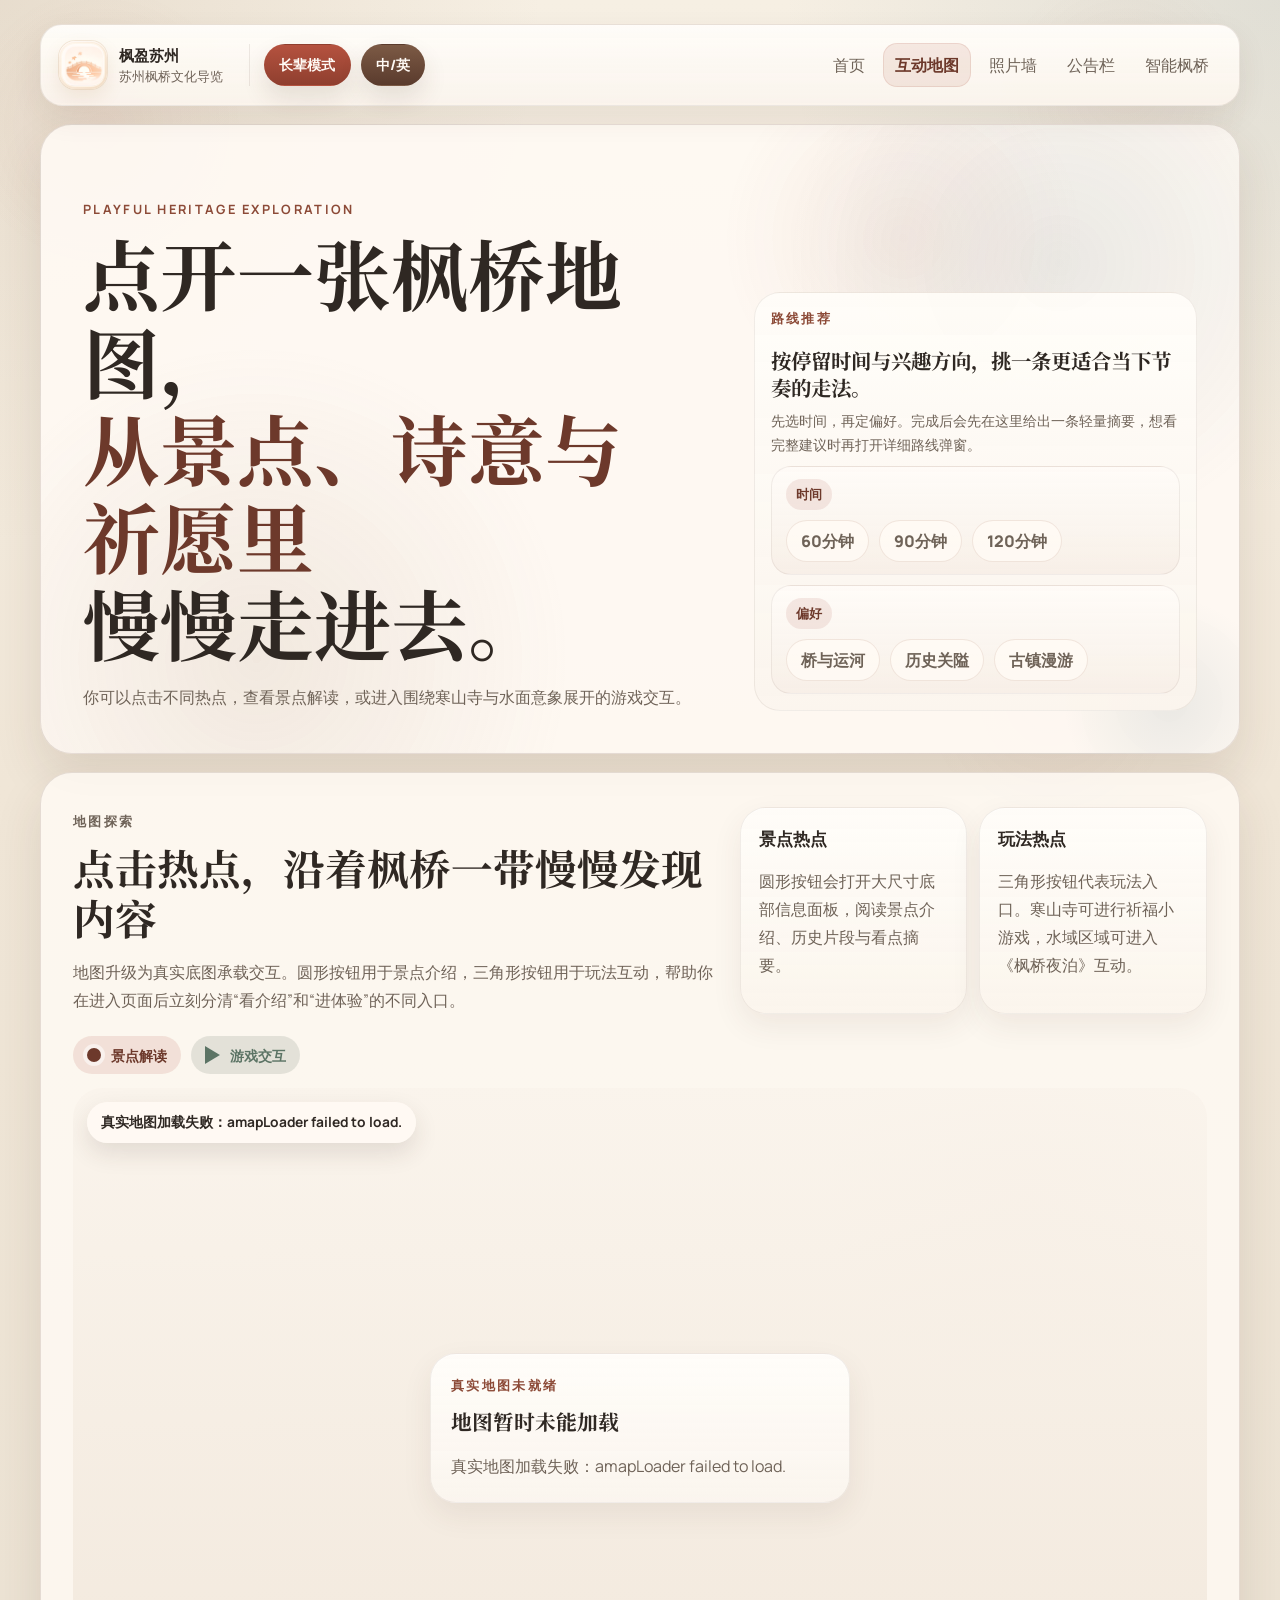
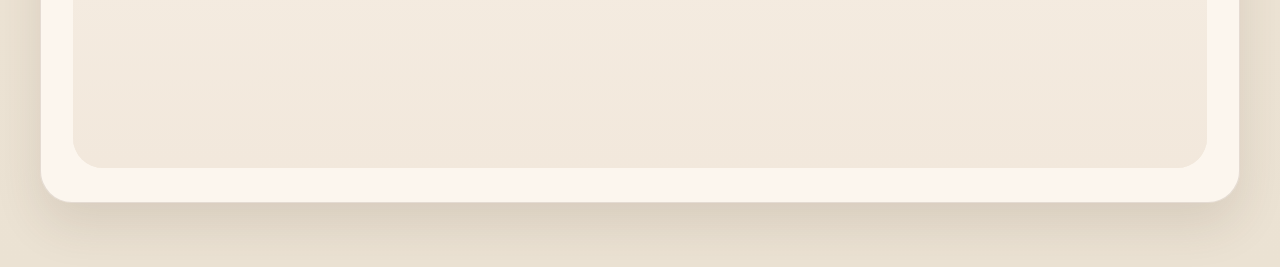
==== commit 632318cc: "Version_Aplha_1 commit: Add senior mode & playful game & debug" ====
--- a/interactive-map.html
+++ b/interactive-map.html
@@ -30,6 +30,15 @@
           <strong>枫盈苏州</strong>
           <span>苏州枫桥文化导览</span>
         </span>
+
+        <span class="site-header-tools" aria-label="辅助功能与语言入口">
+          <button class="header-tool header-tool-senior" type="button" data-senior-mode-toggle aria-pressed="false">
+            长辈模式
+          </button>
+          <button class="header-tool header-tool-language" type="button" data-language-toggle aria-label="中英文切换，暂未启用">
+            中/英
+          </button>
+        </span>
       </a>
 
       <button class="menu-toggle" type="button" aria-expanded="false" aria-controls="interactive-map-nav">
--- a/styles.css
+++ b/styles.css
@@ -70,6 +70,10 @@
   scroll-behavior: smooth;
 }
 
+html.is-senior-mode {
+  font-size: 18px;
+}
+
 body {
   margin: 0;
   line-height: 1.5;
@@ -267,6 +271,7 @@
   top: 12px;
   z-index: 20;
   display: flex;
+  flex-wrap: wrap;
   align-items: center;
   justify-content: space-between;
   gap: 12px;
@@ -284,6 +289,7 @@
   display: inline-flex;
   align-items: center;
   gap: 12px;
+  flex: 1 1 auto;
   min-width: 0;
 }
 
@@ -347,6 +353,7 @@
 }
 
 .menu-toggle {
+  flex: 0 0 auto;
   display: inline-flex;
   flex-direction: column;
   justify-content: center;
@@ -360,6 +367,47 @@
   cursor: pointer;
 }
 
+.site-header-tools {
+  display: inline-flex;
+  align-items: center;
+  gap: 8px;
+  margin-left: 10px;
+  padding-left: 10px;
+  border-left: 1px solid rgba(87, 61, 46, 0.1);
+  flex: 0 0 auto;
+}
+
+.header-tool {
+  min-height: 42px;
+  padding: 0 14px;
+  border: 1px solid transparent;
+  border-radius: 999px;
+  color: #fffaf5;
+  font-size: 0.88rem;
+  font-weight: 800;
+  letter-spacing: 0.01em;
+  cursor: pointer;
+  box-shadow: 0 12px 24px rgba(73, 48, 33, 0.12);
+}
+
+.header-tool-senior {
+  background: linear-gradient(180deg, #b5523f, #8f3f2f);
+}
+
+.header-tool-senior[aria-pressed="true"] {
+  background: linear-gradient(180deg, #c8644f, #a04435);
+  box-shadow: 0 14px 28px rgba(160, 68, 53, 0.24);
+}
+
+.header-tool-language {
+  background: linear-gradient(180deg, #7c5a45, #5a3b2d);
+}
+
+.header-tool:hover,
+.header-tool:focus-visible {
+  transform: translateY(-1px);
+}
+
 .menu-toggle span:not(.sr-only) {
   display: block;
   width: 100%;
@@ -387,6 +435,79 @@
   opacity: 0;
   pointer-events: none;
   transition: opacity 0.25s ease, transform 0.25s ease;
+}
+
+.menu-toggle,
+.site-nav {
+  margin-left: 12px;
+}
+
+body.is-senior-mode {
+  line-height: 1.7;
+}
+
+body.is-senior-mode .header-tool {
+  min-height: 48px;
+  padding: 0 16px;
+  font-size: 0.98rem;
+}
+
+body.is-senior-mode .site-nav a,
+body.is-senior-mode .menu-toggle,
+body.is-senior-mode .button,
+body.is-senior-mode button,
+body.is-senior-mode input,
+body.is-senior-mode select,
+body.is-senior-mode textarea {
+  font-size: 1rem;
+}
+
+body.is-senior-mode .site-nav a {
+  padding: 14px 16px;
+}
+
+body.is-senior-mode .brand-copy strong {
+  font-size: 1.06rem;
+}
+
+body.is-senior-mode .brand-copy span,
+body.is-senior-mode .eyebrow,
+body.is-senior-mode .weather-date,
+body.is-senior-mode .photo-date,
+body.is-senior-mode .route-panel-note,
+body.is-senior-mode .kicker {
+  font-size: 0.92rem;
+}
+
+body.is-senior-mode p,
+body.is-senior-mode li,
+body.is-senior-mode .hero-summary,
+body.is-senior-mode .sheet-lead,
+body.is-senior-mode .route-result-inline,
+body.is-senior-mode .assistant-response-card,
+body.is-senior-mode .notice-card p,
+body.is-senior-mode .photo-card p {
+  font-size: 1.04rem;
+}
+
+body.is-senior-mode h1 {
+  font-size: clamp(2.35rem, 7.8vw, 5rem);
+}
+
+body.is-senior-mode h2 {
+  font-size: clamp(1.7rem, 5vw, 2.5rem);
+}
+
+body.is-senior-mode h3 {
+  font-size: 1.22rem;
+}
+
+body.is-senior-mode .weather-main strong,
+body.is-senior-mode .photo-card h3,
+body.is-senior-mode .entry-card h3,
+body.is-senior-mode .notice-card h3,
+body.is-senior-mode .smart-agent-direction-item h3 {
+  font-size: 1.2rem;
 }
 
 .site-nav a {
@@ -1502,7 +1623,10 @@
 
 .photo-lightbox-body {
   min-height: 0;
+  max-height: 100%;
   overflow-y: auto;
+  overscroll-behavior: contain;
+  -webkit-overflow-scrolling: touch;
   padding: 16px;
 }
 
@@ -2257,6 +2381,34 @@
   padding: 8px 0 4px;
 }
 
+.fortune-vessel {
+  justify-self: end;
+  align-self: start;
+  width: min(220px, 56vw);
+  margin: 0;
+  padding: 16px;
+  border-radius: 28px;
+  background:
+    radial-gradient(circle at 28% 24%, rgba(255, 248, 238, 0.9), transparent 48%),
+    linear-gradient(180deg, rgba(243, 233, 220, 0.9), rgba(233, 216, 196, 0.86));
+  box-shadow:
+    inset 0 1px 0 rgba(255, 255, 255, 0.52),
+    0 16px 34px rgba(114, 83, 60, 0.14);
+}
+
+.fortune-vessel img {
+  display: block;
+  width: 100%;
+  height: auto;
+  object-fit: contain;
+  filter: saturate(0.94) sepia(0.08) drop-shadow(0 10px 18px rgba(120, 86, 59, 0.1));
+}
+
+.fortune-vessel.is-shaking {
+  animation: fortune-vessel-shake 0.9s ease-in-out;
+  transform-origin: 50% 14%;
+}
+
 .sheet-image-frame {
   margin: 0;
   overflow: hidden;
@@ -2329,27 +2481,101 @@
   font-size: 1.08rem;
 }
 
+@keyframes fortune-vessel-shake {
+  0% { transform: rotate(0deg) translate3d(0, 0, 0); }
+  18% { transform: rotate(-5deg) translate3d(-4px, -2px, 0); }
+  36% { transform: rotate(4deg) translate3d(5px, -1px, 0); }
+  54% { transform: rotate(-3deg) translate3d(-3px, 1px, 0); }
+  72% { transform: rotate(2deg) translate3d(2px, 0, 0); }
+  100% { transform: rotate(0deg) translate3d(0, 0, 0); }
+}
+
 .poem-lines {
   display: grid;
-  gap: 10px;
+  gap: 14px;
+  justify-content: center;
+  grid-template-columns: repeat(2, minmax(0, 1fr));
 }
 
 .poem-line {
-  min-height: 52px;
-  padding: 0 16px;
+  margin: 0;
+  min-height: 112px;
+  padding: 20px 18px;
+  display: flex;
+  flex-wrap: wrap;
+  align-items: center;
+  justify-content: center;
+  gap: 0;
   border: 1px solid rgba(93, 122, 129, 0.14);
-  border-radius: 18px;
-  background: rgba(255, 251, 245, 0.82);
+  border-radius: 24px;
+  background:
+    linear-gradient(180deg, rgba(255, 251, 245, 0.96), rgba(247, 239, 229, 0.92)),
+    rgba(255, 251, 245, 0.82);
   color: var(--ink);
+  text-align: center;
+  font-family: "Noto Serif SC", serif;
+  font-size: clamp(1.42rem, 4.6vw, 1.88rem);
+  font-weight: 700;
+  line-height: 1.9;
+}
+
+.poem-text-fragment {
+  white-space: pre-wrap;
+}
+
+.poem-imagery {
+  display: inline-flex;
+  align-items: center;
+  justify-content: center;
+  margin: 0 2px;
+  padding: 2px 8px 4px;
+  border: 1px solid transparent;
+  border-radius: 999px;
+  background: transparent;
+  color: var(--accent-deep);
   font: inherit;
-  font-weight: 700;
-  text-align: left;
-}
-
-.poem-line.is-active {
-  background: linear-gradient(135deg, #657f8b, #96aeb4);
-  border-color: transparent;
-  color: #fffaf4;
+  font-weight: 800;
+  text-decoration: underline;
+  text-decoration-thickness: 2px;
+  text-decoration-color: rgba(167, 85, 62, 0.42);
+  text-underline-offset: 0.2em;
+  cursor: pointer;
+  transition: background 180ms ease, border-color 180ms ease, color 180ms ease, transform 180ms ease;
+}
+
+.poem-imagery.is-active {
+  border-color: rgba(167, 85, 62, 0.22);
+  background: rgba(167, 85, 62, 0.12);
+  color: #8f3f2b;
+}
+
+.poem-note {
+  display: grid;
+  gap: 16px;
+}
+
+.poem-note-empty {
+  text-align: center;
+}
+
+.poem-note-media {
+  margin: 0;
+  overflow: hidden;
+  border-radius: 22px;
+  background: #ece2d6;
+}
+
+.poem-note-media img {
+  display: block;
+  width: 100%;
+  aspect-ratio: 16 / 10;
+  object-fit: cover;
+}
+
+.poem-note-copy p,
+.poem-note-empty p {
+  margin: 10px 0 0;
+  line-height: 1.8;
 }
 
 body.notice-board-page .section[id] {
@@ -2951,8 +3177,12 @@
 .assistant-quick-action:focus-visible,
 .map-hotspot:hover,
 .map-hotspot:focus-visible,
-.poem-line:hover,
-.poem-line:focus-visible {
+.poem-imagery:hover,
+.poem-imagery:focus-visible {
+  border-color: rgba(167, 85, 62, 0.28);
+  background: rgba(167, 85, 62, 0.12);
+  color: #8f3f2b;
+  outline: none;
   transform: translateY(-1px);
 }
 
@@ -3045,6 +3275,9 @@
 .assistant-sheet {
   position: relative;
   z-index: 1;
+  display: grid;
+  grid-template-rows: auto minmax(0, 1fr);
+  gap: 0;
   max-height: 88vh;
   overflow: hidden;
   border-radius: 28px 28px 0 0;
@@ -3090,9 +3323,14 @@
 }
 
 .assistant-sheet-body {
+  min-height: 0;
+  max-height: 100%;
   overflow-y: auto;
+  overscroll-behavior: contain;
+  -webkit-overflow-scrolling: touch;
   padding: 16px;
 }
+
 
 @media (min-width: 760px) {
   .page-shell {
@@ -3102,6 +3340,12 @@
 
   .site-header {
     padding: 16px 18px;
+  }
+
+  .site-header-tools {
+    gap: 10px;
+    margin-left: 14px;
+    padding-left: 14px;
   }
 
   .menu-toggle {
@@ -3113,6 +3357,7 @@
     display: flex;
     flex-wrap: wrap;
     justify-content: flex-end;
+    margin-left: 18px;
     gap: 6px;
     padding: 0;
     border: 0;
@@ -3317,10 +3562,11 @@
   }
 
   .assistant-sheet {
-    width: min(860px, calc(100% - 32px));
-    margin: 0 auto;
-    border-radius: 30px 30px 0 0;
-  }
+      width: min(860px, calc(100% - 32px));
+      margin: 0 auto;
+      border-radius: 30px 30px 0 0;
+      max-height: min(88vh, 920px);
+    }
 
   .notice-sheet {
     width: min(860px, calc(100% - 32px));
@@ -3359,6 +3605,11 @@
   .sheet-hero {
     grid-template-columns: minmax(360px, 1fr) minmax(0, 0.9fr);
     align-items: start;
+  }
+
+  .fortune-vessel {
+    width: min(240px, 100%);
+    padding: 18px;
   }
 
   .fortune-actions {
@@ -3445,4 +3696,6 @@
 .smart-agent-direction-item h3 {
   margin: 0;
   font-size: 1.04rem;
-}+}
+
+
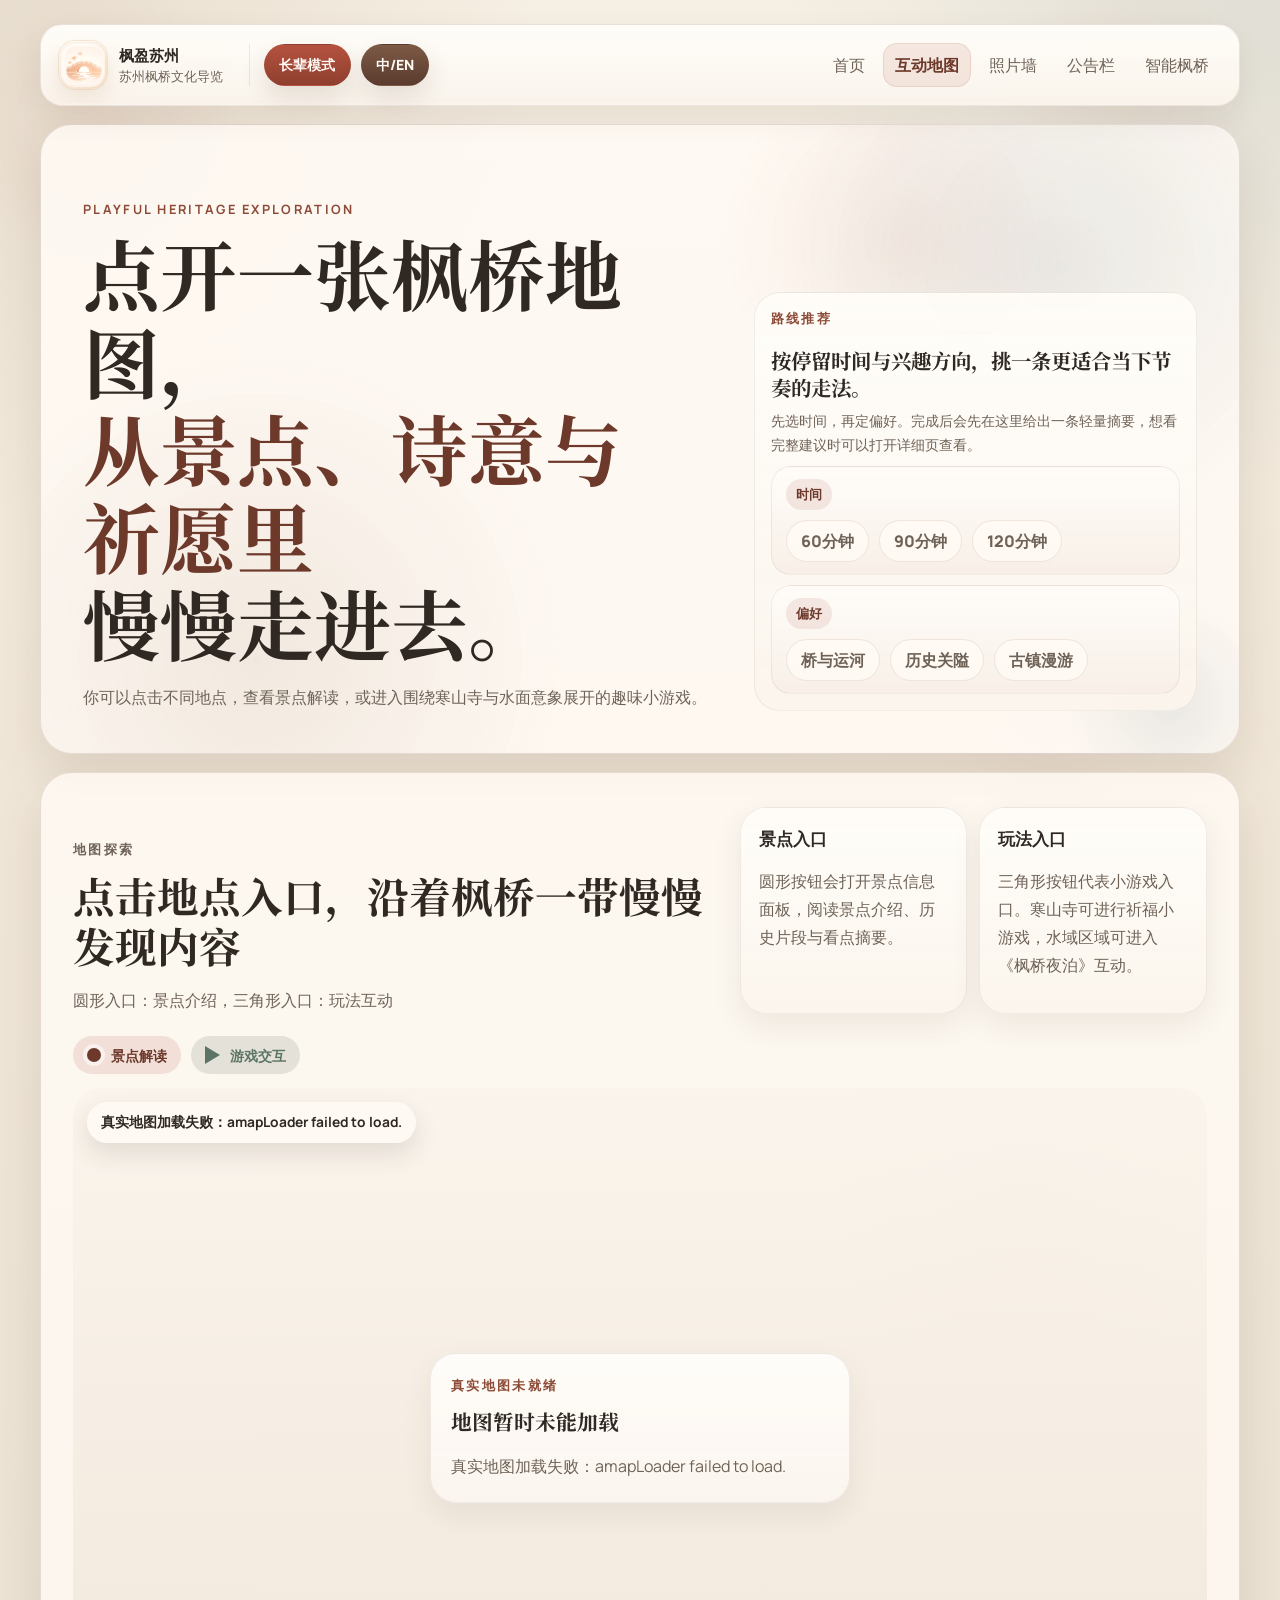
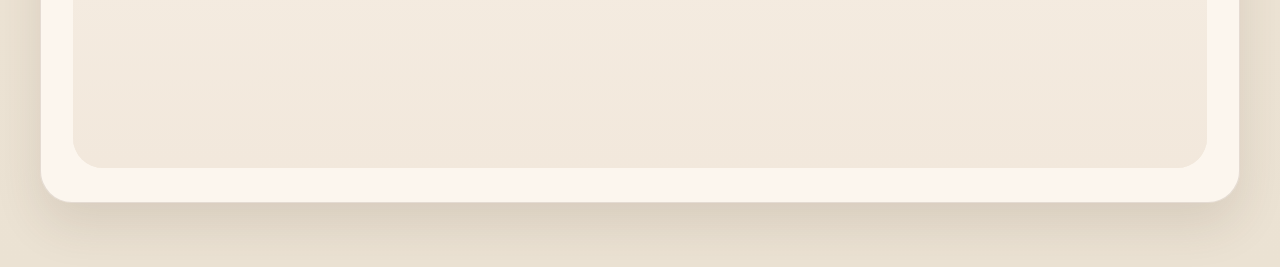
==== commit 0ed9dadd: "alpha version_2: adding zh/en swtich & refine context." ====
--- a/interactive-map.html
+++ b/interactive-map.html
@@ -27,16 +27,16 @@
       <a class="brand" href="index.html" aria-label="返回枫盈苏州首页">
         <span class="brand-mark"><img src="images/log.jpg" alt=""></span>
         <span class="brand-copy">
-          <strong>枫盈苏州</strong>
-          <span>苏州枫桥文化导览</span>
+          <strong data-i18n="common.brand.name">枫盈苏州</strong>
+          <span data-i18n="common.brand.tagline">苏州枫桥文化导览</span>
         </span>
 
         <span class="site-header-tools" aria-label="辅助功能与语言入口">
-          <button class="header-tool header-tool-senior" type="button" data-senior-mode-toggle aria-pressed="false">
+          <button class="header-tool header-tool-senior" type="button" data-senior-mode-toggle aria-pressed="false" data-i18n="common.senior">
             长辈模式
           </button>
-          <button class="header-tool header-tool-language" type="button" data-language-toggle aria-label="中英文切换，暂未启用">
-            中/英
+          <button class="header-tool header-tool-language" type="button" data-language-toggle aria-label="中英文切换，暂未启用" data-i18n="common.language">
+            中/EN
           </button>
         </span>
       </a>
@@ -45,15 +45,15 @@
         <span></span>
         <span></span>
         <span></span>
-        <span class="sr-only">打开导航</span>
+        <span class="sr-only" data-i18n="common.nav.open">打开导航</span>
       </button>
 
       <nav class="site-nav" id="interactive-map-nav" aria-label="全站导航">
-        <a href="index.html#top">首页</a>
-        <a href="interactive-map.html" aria-current="page">互动地图</a>
-        <a href="photo-wall.html">照片墙</a>
-        <a href="notice-board.html">公告栏</a>
-        <a href="smart-agent.html">智能枫桥</a>
+        <a href="index.html#top" data-i18n="common.nav.home">首页</a>
+        <a href="interactive-map.html" aria-current="page" data-i18n="common.nav.map">互动地图</a>
+        <a href="photo-wall.html" data-i18n="common.nav.photo">照片墙</a>
+        <a href="notice-board.html" data-i18n="common.nav.notice">公告栏</a>
+        <a href="smart-agent.html" data-i18n="common.nav.agent">智能枫桥</a>
       </nav>
     </header>
 
@@ -61,34 +61,34 @@
       <section class="interactive-map-hero">
         <div class="interactive-map-copy">
           <p class="eyebrow">Playful Heritage Exploration</p>
-          <h1>点开一张枫桥地图，
+          <h1 data-i18n-html="interactive.hero.title">点开一张枫桥地图，
             <span>从景点、诗意与祈愿里</span>
             慢慢走进去。
           </h1>
-            <p class="hero-summary">
-              你可以点击不同热点，查看景点解读，或进入围绕寒山寺与水面意象展开的游戏交互。
+            <p class="hero-summary" data-i18n="interactive.hero.summary">
+              你可以点击不同地点，查看景点解读，或进入围绕寒山寺与水面意象展开的趣味小游戏。
             </p>
         </div>
 
         <aside class="interactive-map-panel" aria-label="路线推荐">
           <section class="route-recommend-panel" id="route-recommend-panel">
             <div class="route-panel-head">
-              <p class="eyebrow">路线推荐</p>
-              <h2>按停留时间与兴趣方向，挑一条更适合当下节奏的走法。</h2>
-              <p class="route-panel-note">先选时间，再定偏好。完成后会先在这里给出一条轻量摘要，想看完整建议时再打开详细路线弹窗。</p>
+              <p class="eyebrow" data-i18n="interactive.route.eyebrow">路线推荐</p>
+              <h2 data-i18n="interactive.route.title">按停留时间与兴趣方向，挑一条更适合当下节奏的走法。</h2>
+              <p class="route-panel-note" data-i18n="interactive.route.note">先选时间，再定偏好。完成后会先在这里给出一条轻量摘要，想看完整建议时可以打开详细页查看。</p>
             </div>
 
             <div class="route-picker">
               <section class="route-picker-section" aria-label="按时间选择路线">
                 <div class="route-filter-head">
-                  <span class="kicker">时间</span>
+                  <span class="kicker" data-i18n="interactive.route.time">时间</span>
                 </div>
                 <div class="route-filter-chips" id="route-time-options"></div>
               </section>
 
               <section class="route-picker-section" aria-label="按偏好选择路线">
                 <div class="route-filter-head">
-                  <span class="kicker">偏好</span>
+                  <span class="kicker" data-i18n="interactive.route.preference">偏好</span>
                 </div>
                 <div class="route-filter-chips" id="route-preference-options"></div>
               </section>
@@ -102,27 +102,27 @@
       <section class="map-stage section" id="map-explorer">
         <div class="map-stage-header">
           <div class="section-heading">
-            <p class="eyebrow">地图探索</p>
-            <h2>点击热点，沿着枫桥一带慢慢发现内容</h2>
-            <p>地图升级为真实底图承载交互。圆形按钮用于景点介绍，三角形按钮用于玩法互动，帮助你在进入页面后立刻分清“看介绍”和“进体验”的不同入口。</p>
+            <p class="eyebrow" data-i18n="interactive.map.eyebrow">地图探索</p>
+            <h2 data-i18n="interactive.map.title">点击地点入口，沿着枫桥一带慢慢发现内容</h2>
+            <p data-i18n="interactive.map.summary">圆形入口：景点介绍，三角形入口：玩法互动</p>
           </div>
 
           <div class="map-tips">
             <article class="map-tip-card">
-              <h3>景点热点</h3>
-              <p>圆形按钮会打开大尺寸底部信息面板，阅读景点介绍、历史片段与看点摘要。</p>
+              <h3 data-i18n="interactive.map.scenic.title">景点入口</h3>
+              <p data-i18n="interactive.map.scenic.p">圆形按钮会打开景点信息面板，阅读景点介绍、历史片段与看点摘要。</p>
             </article>
             <article class="map-tip-card">
-              <h3>玩法热点</h3>
-              <p>三角形按钮代表玩法入口。寒山寺可进行祈福小游戏，水域区域可进入《枫桥夜泊》互动。</p>
+              <h3 data-i18n="interactive.map.play.title">玩法入口</h3>
+              <p data-i18n="interactive.map.play.p">三角形按钮代表小游戏入口。寒山寺可进行祈福小游戏，水域区域可进入《枫桥夜泊》互动。</p>
             </article>
           </div>
         </div>
 
         <div class="map-surface-wrap">
           <div class="map-legend" id="map-legend" aria-label="热点图例">
-            <span class="legend-pill legend-scenic legend-intro">景点解读</span>
-            <span class="legend-pill legend-game legend-play">游戏交互</span>
+            <span class="legend-pill legend-scenic legend-intro" data-i18n="interactive.legend.scenic">景点解读</span>
+            <span class="legend-pill legend-game legend-play" data-i18n="interactive.legend.play">游戏交互</span>
           </div>
 
           <section class="map-surface" aria-label="枫桥互动地图">
@@ -132,9 +132,9 @@
             <div class="amap-container" id="amap-container" role="application" aria-label="枫桥真实互动地图"></div>
             <div class="map-surface-fallback" data-map-fallback hidden>
               <div class="map-fallback-card">
-                <p class="eyebrow">真实地图未就绪</p>
-                <h3>地图暂时未能加载</h3>
-                <p>请稍后刷新页面，或检查当前网络环境后再次进入互动地图。</p>
+                <p class="eyebrow" data-i18n="interactive.fallback.eyebrow">真实地图未就绪</p>
+                <h3 data-i18n="interactive.fallback.title">地图暂时未能加载</h3>
+                <p data-i18n="interactive.fallback.p">请稍后刷新页面，或检查当前网络环境后再次进入互动地图。</p>
               </div>
             </div>
           </section>
@@ -147,8 +147,8 @@
     <div class="map-modal-backdrop" data-close-modal="true"></div>
     <section class="map-sheet" role="dialog" aria-modal="true" aria-labelledby="map-modal-title">
       <header class="map-sheet-header">
-        <div class="map-sheet-kicker" id="map-modal-kicker">探索中</div>
-        <button class="map-sheet-close" type="button" id="map-modal-close" aria-label="关闭弹窗">关闭</button>
+        <div class="map-sheet-kicker" id="map-modal-kicker" data-i18n="interactive.modal.exploring">探索中</div>
+        <button class="map-sheet-close" type="button" id="map-modal-close" aria-label="关闭弹窗" data-i18n="common.close">关闭</button>
       </header>
       <div class="map-sheet-body" id="map-modal-body"></div>
     </section>
@@ -159,10 +159,10 @@
     <section class="route-sheet" role="dialog" aria-modal="true" aria-labelledby="route-modal-title">
       <header class="route-sheet-header">
         <div>
-          <div class="route-sheet-kicker">路线推荐</div>
-          <h2 id="route-modal-title">导览建议</h2>
+          <div class="route-sheet-kicker" data-i18n="interactive.modal.route">路线推荐</div>
+          <h2 id="route-modal-title" data-i18n="interactive.modal.routeTitle">导览建议</h2>
         </div>
-        <button class="route-sheet-close" type="button" id="route-modal-close" aria-label="关闭路线推荐弹窗">关闭</button>
+        <button class="route-sheet-close" type="button" id="route-modal-close" aria-label="关闭路线推荐弹窗" data-i18n="common.close">关闭</button>
       </header>
       <div class="route-sheet-body" id="route-modal-body"></div>
     </section>
@@ -197,4 +197,3 @@
   </script>
 </body>
 </html>
-
--- a/styles.css
+++ b/styles.css
@@ -510,6 +510,27 @@
   font-size: 1.2rem;
 }
 
+body.is-lang-en .site-nav a,
+body.is-lang-en .header-tool,
+body.is-lang-en .route-filter-chip,
+body.is-lang-en .notice-filter-chip,
+body.is-lang-en .assistant-quick-action {
+  letter-spacing: 0;
+}
+
+body.is-lang-en .site-nav a {
+  padding-inline: 10px;
+}
+
+body.is-lang-en .header-tool {
+  min-width: 74px;
+}
+
+body.is-lang-en .route-filter-chip,
+body.is-lang-en .notice-filter-chip {
+  min-height: 42px;
+}
+
 .site-nav a {
   display: block;
   padding: 12px 14px;
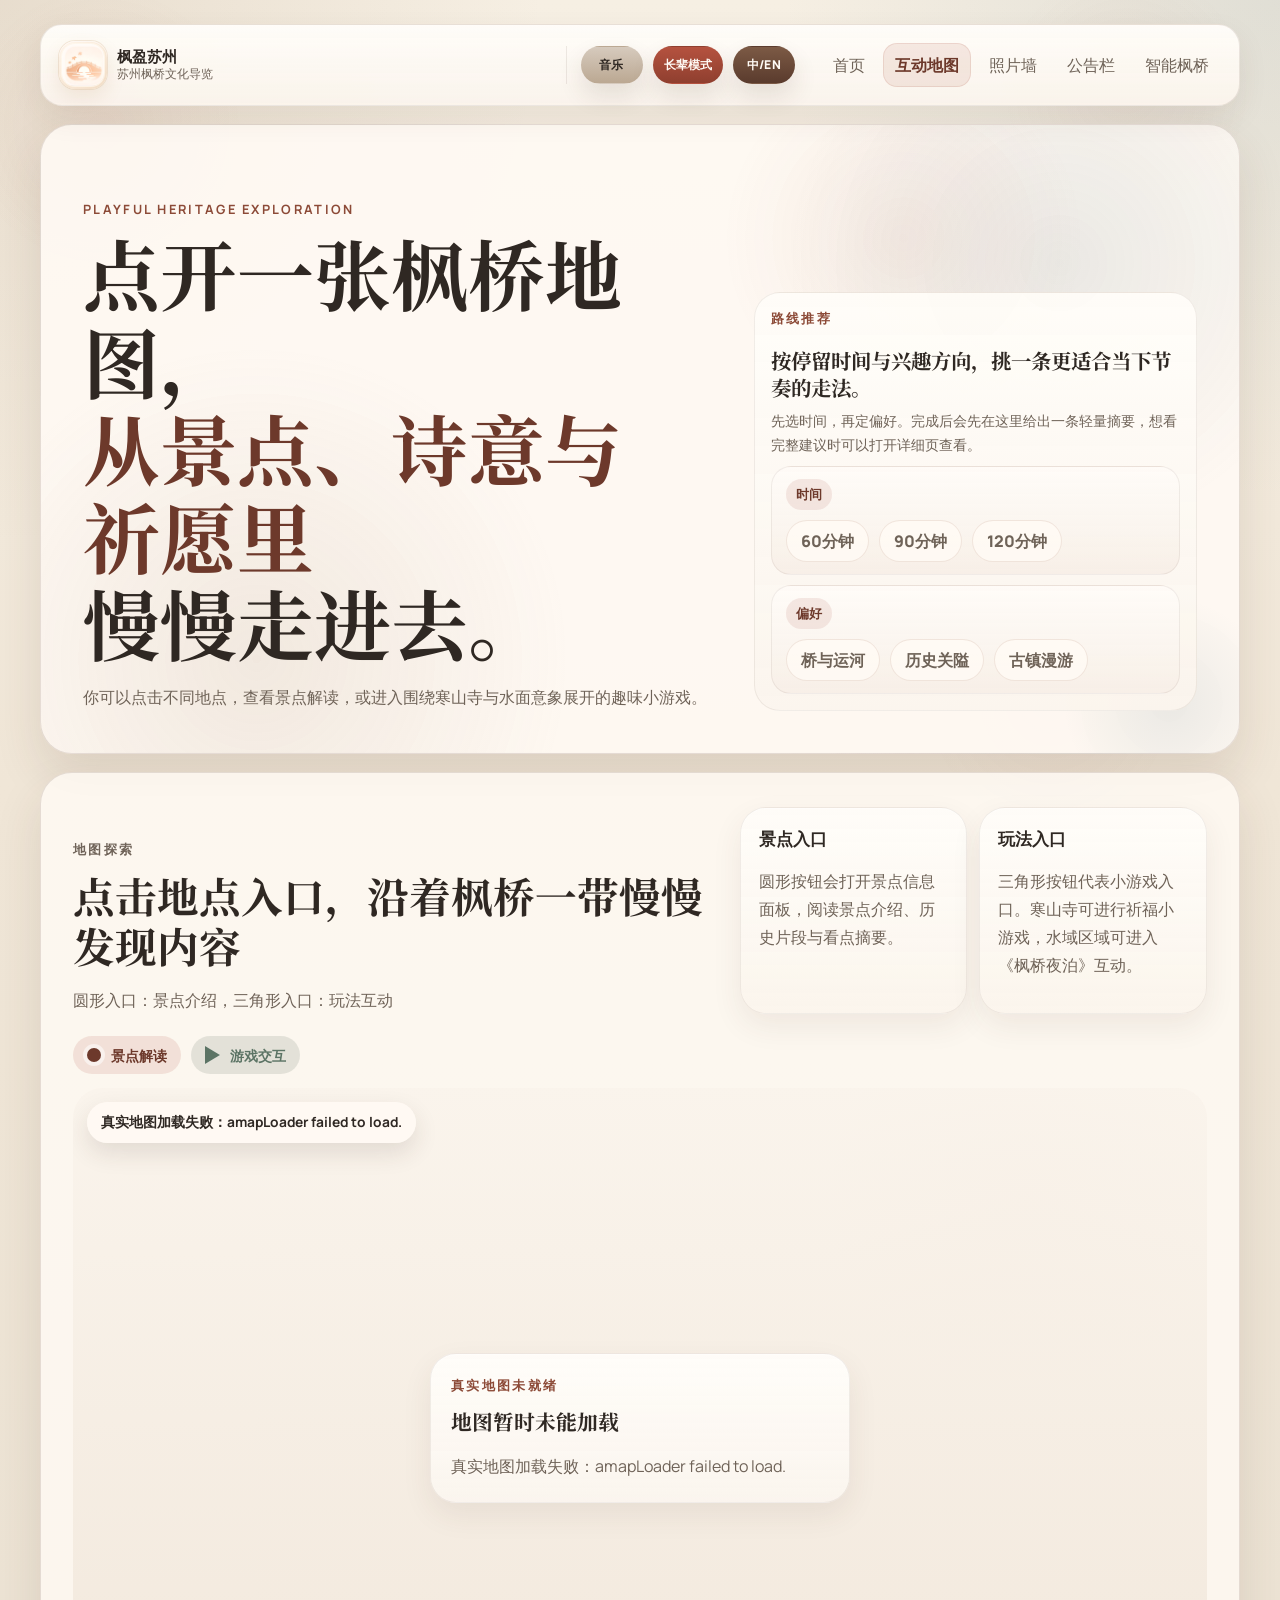
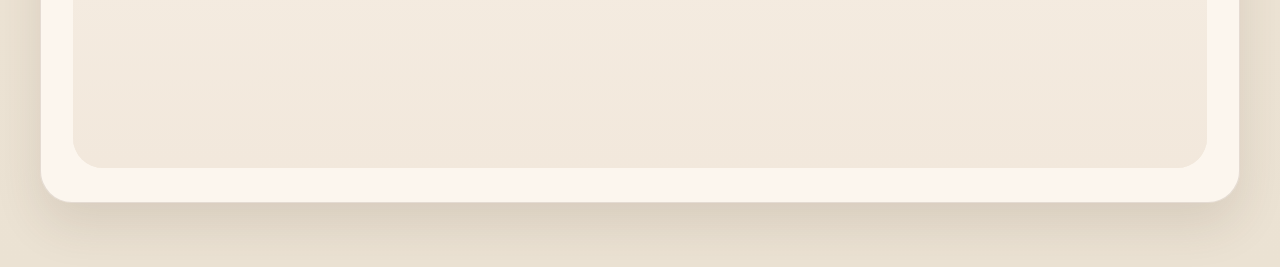
==== commit 00e2bf97: "feat: alpha version_3: add background music and refine guildance header" ====
--- a/interactive-map.html
+++ b/interactive-map.html
@@ -24,22 +24,50 @@
 <body class="interactive-map-page">
   <div class="page-shell">
     <header class="site-header">
-      <a class="brand" href="index.html" aria-label="返回枫盈苏州首页">
-        <span class="brand-mark"><img src="images/log.jpg" alt=""></span>
-        <span class="brand-copy">
-          <strong data-i18n="common.brand.name">枫盈苏州</strong>
-          <span data-i18n="common.brand.tagline">苏州枫桥文化导览</span>
-        </span>
+      <div class="site-header-main">
+        <a class="brand" href="index.html" aria-label="返回枫盈苏州首页">
+          <span class="brand-mark"><img src="images/log.jpg" alt=""></span>
+          <span class="brand-copy">
+            <strong data-i18n="common.brand.name">枫盈苏州</strong>
+            <span data-i18n="common.brand.tagline">苏州枫桥文化导览</span>
+          </span>
+        </a>
 
         <span class="site-header-tools" aria-label="辅助功能与语言入口">
+          <button class="header-tool header-tool-audio" type="button" data-audio-toggle aria-pressed="false" data-i18n="common.audio">
+            音乐
+          </button>
           <button class="header-tool header-tool-senior" type="button" data-senior-mode-toggle aria-pressed="false" data-i18n="common.senior">
             长辈模式
           </button>
           <button class="header-tool header-tool-language" type="button" data-language-toggle aria-label="中英文切换，暂未启用" data-i18n="common.language">
             中/EN
           </button>
+          <button class="header-tool header-tool-settings" type="button" data-settings-toggle aria-expanded="false" aria-controls="header-settings-panel" data-i18n="common.settings">
+            设置
+          </button>
+          <div class="header-settings-panel" id="header-settings-panel" data-settings-panel aria-hidden="true">
+            <button class="header-settings-action" type="button" data-settings-audio>
+              <span class="header-settings-copy">
+                <strong data-i18n="common.audio">音乐</strong>
+                <span data-settings-audio-status>点击播放</span>
+              </span>
+            </button>
+            <button class="header-settings-action" type="button" data-settings-senior>
+              <span class="header-settings-copy">
+                <strong data-i18n="common.senior">长辈模式</strong>
+                <span data-settings-senior-status>当前关闭</span>
+              </span>
+            </button>
+            <button class="header-settings-action" type="button" data-settings-language>
+              <span class="header-settings-copy">
+                <strong data-i18n="common.language">中/EN</strong>
+                <span data-settings-language-status>当前中文</span>
+              </span>
+            </button>
+          </div>
         </span>
-      </a>
+      </div>
 
       <button class="menu-toggle" type="button" aria-expanded="false" aria-controls="interactive-map-nav">
         <span></span>
--- a/styles.css
+++ b/styles.css
@@ -271,11 +271,10 @@
   top: 12px;
   z-index: 20;
   display: flex;
-  flex-wrap: wrap;
   align-items: center;
   justify-content: space-between;
-  gap: 12px;
-  padding: 14px 16px;
+  gap: 8px;
+  padding: 12px 14px;
   border: 1px solid var(--color-border-strong);
   border-radius: 22px;
   background:
@@ -285,11 +284,20 @@
   box-shadow: var(--shadow-soft);
 }
 
+.site-header-main {
+  display: flex;
+  align-items: center;
+  gap: 8px;
+  flex: 1 1 auto;
+  min-width: 0;
+}
+
 .brand {
-  display: inline-flex;
+  display: flex;
   align-items: center;
-  gap: 12px;
+  gap: 10px;
   flex: 1 1 auto;
+  width: auto;
   min-width: 0;
 }
 
@@ -340,54 +348,150 @@
 .brand-copy {
   display: flex;
   flex-direction: column;
+  gap: 2px;
+  flex: 1 1 auto;
   min-width: 0;
 }
 
 .brand-copy strong {
-  font-size: 0.96rem;
+  font-size: 0.94rem;
+  line-height: 1.1;
+  white-space: nowrap;
+  overflow: hidden;
+  text-overflow: ellipsis;
 }
 
 .brand-copy span {
   color: var(--muted);
-  font-size: 0.8rem;
+  font-size: 0.74rem;
+  line-height: 1.15;
+  white-space: nowrap;
+  overflow: hidden;
+  text-overflow: ellipsis;
 }
 
 .menu-toggle {
-  flex: 0 0 auto;
+  flex: 0 0 42px;
   display: inline-flex;
   flex-direction: column;
   justify-content: center;
+  align-items: center;
   gap: 4px;
-  width: 44px;
-  height: 44px;
-  padding: 0 11px;
+  width: 42px;
+  height: 42px;
+  padding: 0 10px;
   border: 0;
-  border-radius: 14px;
+  border-radius: 13px;
   background: linear-gradient(180deg, #f3e8db, #eadccc);
   cursor: pointer;
 }
 
 .site-header-tools {
-  display: inline-flex;
+  display: flex;
   align-items: center;
-  gap: 8px;
-  margin-left: 10px;
-  padding-left: 10px;
+  gap: 6px;
+  flex: 0 1 auto;
+  min-width: 0;
+  margin-left: 8px;
+  padding-left: 8px;
   border-left: 1px solid rgba(87, 61, 46, 0.1);
-  flex: 0 0 auto;
+  position: relative;
 }
 
 .header-tool {
-  min-height: 42px;
-  padding: 0 14px;
+  min-width: 0;
+  min-height: 38px;
+  padding: 0 10px;
   border: 1px solid transparent;
   border-radius: 999px;
   color: #fffaf5;
-  font-size: 0.88rem;
+  font-size: 0.76rem;
   font-weight: 800;
   letter-spacing: 0.01em;
+  line-height: 1;
   cursor: pointer;
   box-shadow: 0 12px 24px rgba(73, 48, 33, 0.12);
+  white-space: nowrap;
+  flex: 0 1 auto;
+}
+
+.header-tool-language {
+  min-width: 62px;
+}
+
+.header-tool-audio {
+  min-width: 62px;
+  background: linear-gradient(180deg, #d6cabd, #bba892);
+  color: var(--ink);
+}
+
+.header-tool-settings {
+  display: none;
+  min-width: 62px;
+  background: linear-gradient(180deg, rgba(240, 231, 220, 0.98), rgba(228, 214, 198, 0.98));
+  color: var(--ink);
+}
+
+.header-settings-panel {
+  position: absolute;
+  top: calc(100% + 10px);
+  right: 0;
+  z-index: 35;
+  display: grid;
+  gap: 8px;
+  width: min(220px, calc(100vw - 32px));
+  padding: 10px;
+  border: 1px solid var(--color-border-strong);
+  border-radius: 18px;
+  background:
+    linear-gradient(180deg, rgba(255, 252, 247, 0.98), rgba(248, 239, 230, 0.98)),
+    rgba(252, 247, 240, 0.98);
+  box-shadow: var(--shadow-soft);
+  opacity: 0;
+  transform: translateY(-8px);
+  pointer-events: none;
+  transition: opacity 0.2s ease, transform 0.2s ease;
+}
+
+.header-settings-action {
+  display: flex;
+  width: 100%;
+  min-height: 50px;
+  padding: 12px 14px;
+  border: 1px solid rgba(143, 95, 63, 0.12);
+  border-radius: 16px;
+  background:
+    linear-gradient(180deg, rgba(255, 250, 244, 0.94), rgba(248, 240, 231, 0.9)),
+    rgba(255, 249, 242, 0.92);
+  color: var(--ink);
+  text-align: left;
+}
+
+.header-settings-copy {
+  display: grid;
+  gap: 4px;
+}
+
+.header-settings-copy strong {
+  font-size: 0.86rem;
+  font-weight: 800;
+}
+
+.header-settings-copy span {
+  color: var(--muted);
+  font-size: 0.76rem;
+}
+
+body.is-settings-open .header-settings-panel {
+  opacity: 1;
+  transform: translateY(0);
+  pointer-events: auto;
+}
+
+.header-tool-audio[aria-pressed="true"] {
+  background: linear-gradient(180deg, #b48d64, #916845);
+  color: #fffaf5;
+  box-shadow: 0 14px 28px rgba(145, 104, 69, 0.22);
 }
 
 .header-tool-senior {
@@ -418,10 +522,10 @@
 }
 
 .site-nav {
-  position: fixed;
-  top: 84px;
-  right: 12px;
-  left: 12px;
+  position: absolute;
+  top: calc(100% + 10px);
+  right: 0;
+  left: 0;
   display: grid;
   gap: 8px;
   padding: 16px;
@@ -439,7 +543,7 @@
 
 .menu-toggle,
 .site-nav {
-  margin-left: 12px;
+  margin-left: 0;
 }
 
 body.is-senior-mode {
@@ -524,6 +628,122 @@
 
 body.is-lang-en .header-tool {
   min-width: 74px;
+}
+
+@media (max-width: 759px) {
+  body.is-senior-mode .header-tool {
+    min-height: 40px;
+    padding: 0 10px;
+    font-size: 0.84rem;
+  }
+
+  body.is-senior-mode .brand-copy strong {
+    font-size: 1rem;
+  }
+
+  body.is-senior-mode .brand-copy span {
+    font-size: 0.8rem;
+  }
+
+  body.is-lang-en .header-tool {
+    min-width: 0;
+    padding-inline: 9px;
+    font-size: 0.72rem;
+  }
+}
+
+@media (max-width: 375px) {
+  .site-header {
+    gap: 6px;
+    padding: 11px 12px;
+  }
+
+  .site-header-main {
+    gap: 6px;
+  }
+
+  .brand {
+    gap: 8px;
+  }
+
+  .brand-mark {
+    width: 44px;
+    height: 44px;
+  }
+
+  .brand-copy span {
+    display: none;
+  }
+
+  .site-header-tools {
+    gap: 0;
+    margin-left: 6px;
+    padding-left: 6px;
+  }
+
+  .header-tool {
+    min-height: 36px;
+    padding: 0 9px;
+    font-size: 0.72rem;
+  }
+
+  .menu-toggle {
+    flex-basis: 40px;
+    width: 40px;
+    height: 40px;
+    padding: 0 9px;
+  }
+
+  .site-header-tools > .header-tool-senior,
+  .site-header-tools > .header-tool-audio,
+  .site-header-tools > .header-tool-language {
+    display: none;
+  }
+
+  .header-tool-settings {
+    display: inline-flex;
+    align-items: center;
+    justify-content: center;
+  }
+
+  .header-settings-panel {
+    width: min(210px, calc(100vw - 28px));
+  }
+}
+
+@media (max-width: 360px) {
+  .brand-copy strong {
+    font-size: 0.88rem;
+  }
+
+  .site-header-tools {
+    gap: 4px;
+    margin-left: 5px;
+    padding-left: 5px;
+  }
+
+  .header-tool {
+    min-height: 34px;
+    padding: 0 8px;
+    font-size: 0.68rem;
+  }
+
+  .header-tool-language {
+    min-width: 56px;
+  }
+
+  .header-tool-audio,
+  .header-tool-settings {
+    min-width: 56px;
+  }
+
+  .header-settings-copy strong {
+    font-size: 0.8rem;
+  }
+
+  .header-settings-copy span {
+    font-size: 0.72rem;
+  }
 }
 
 body.is-lang-en .route-filter-chip,
@@ -3360,13 +3580,30 @@
   }
 
   .site-header {
+    flex-direction: row;
+    align-items: center;
+    justify-content: space-between;
     padding: 16px 18px;
+  }
+
+  .site-header-main {
+    flex: 1 1 auto;
+    flex-direction: row;
+    align-items: center;
+    gap: 0;
   }
 
   .site-header-tools {
     gap: 10px;
     margin-left: 14px;
     padding-left: 14px;
+    width: auto;
+    border-left: 1px solid rgba(87, 61, 46, 0.1);
+    flex-wrap: nowrap;
+  }
+
+  .header-tool-settings {
+    display: none;
   }
 
   .menu-toggle {
@@ -3389,6 +3626,11 @@
     pointer-events: auto;
   }
 
+  .header-tool {
+    flex: 0 0 auto;
+    white-space: nowrap;
+  }
+
   .site-nav a {
     padding: 10px 12px;
     background: transparent;
